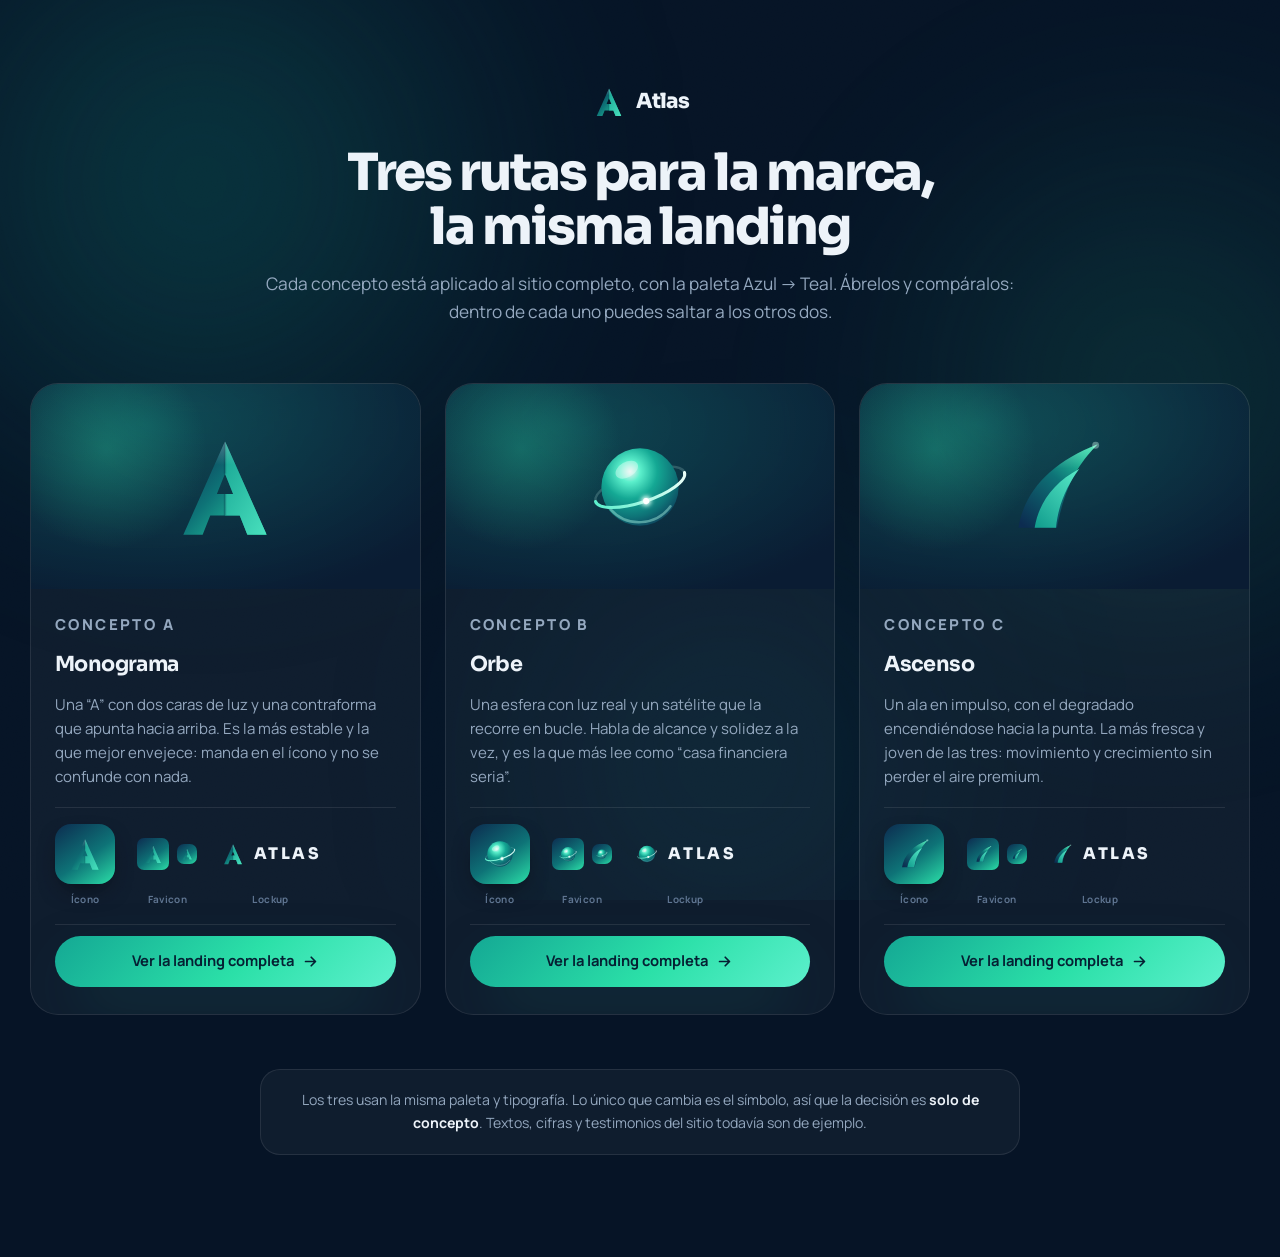
==== comparar.html @ a1c5dcd1 "Genera una version de la landing por concepto, para presentar al cliente El panel de previsualizacio" ====
<!DOCTYPE html>
<html lang="es-VE">
<head>
<meta charset="UTF-8">
<meta name="viewport" content="width=device-width, initial-scale=1">
<meta name="theme-color" content="#061426">
<title>Atlas · Los 3 conceptos de marca</title>
<meta name="description" content="Las tres rutas de identidad de Atlas, cada una aplicada a la landing completa.">
<link rel="icon" href="assets/img/logo-a.svg" type="image/svg+xml">
<link rel="preconnect" href="https://fonts.googleapis.com">
<link rel="preconnect" href="https://fonts.gstatic.com" crossorigin>
<link href="https://fonts.googleapis.com/css2?family=Sora:wght@400;500;600;700;800&family=Manrope:wght@400;500;600;700;800&display=swap" rel="stylesheet">
<link rel="stylesheet" href="assets/css/style.css">
<link rel="stylesheet" href="assets/css/compare.css">
</head>
<body>

<div class="aurora" aria-hidden="true">
  <span class="aurora__blob aurora__blob--1"></span>
  <span class="aurora__blob aurora__blob--2"></span>
  <span class="aurora__blob aurora__blob--3"></span>
</div>
<div class="noise" aria-hidden="true"></div>

<svg width="0" height="0" style="position:absolute" aria-hidden="true"><defs>
  <linearGradient id="gRoyal" x1="0%" y1="0%" x2="100%" y2="100%">
    <stop offset="0%" stop-color="var(--navy)"/><stop offset="46%" stop-color="var(--b1)"/><stop offset="100%" stop-color="var(--b3)"/>
  </linearGradient>
  <linearGradient id="gFacet" x1="0%" y1="0%" x2="100%" y2="100%">
    <stop offset="0%" stop-color="var(--b2)"/><stop offset="100%" stop-color="var(--b4)"/>
  </linearGradient>
  <linearGradient id="gloss" x1="0" y1="0" x2="0" y2="1">
    <stop offset="0%" stop-color="#fff" stop-opacity=".42"/><stop offset="58%" stop-color="#fff" stop-opacity="0"/>
  </linearGradient>
  <radialGradient id="sphere" cx="37%" cy="30%" r="84%">
    <stop offset="0%" stop-color="#fff" stop-opacity=".92"/><stop offset="16%" stop-color="var(--b4)"/>
    <stop offset="42%" stop-color="var(--b2)"/><stop offset="70%" stop-color="var(--b1)"/>
    <stop offset="100%" stop-color="var(--navy)"/>
  </radialGradient>
  <linearGradient id="gRing" x1="0%" y1="0%" x2="100%" y2="0%">
    <stop offset="0%" stop-color="var(--b4)"/><stop offset="100%" stop-color="#EAFFF9"/>
  </linearGradient>
  <linearGradient id="gWing" x1="10%" y1="100%" x2="90%" y2="0%">
    <stop offset="0%" stop-color="var(--navy)"/><stop offset="55%" stop-color="var(--b1)"/><stop offset="100%" stop-color="var(--b3)"/>
  </linearGradient>
  <linearGradient id="gWing2" x1="10%" y1="100%" x2="90%" y2="0%">
    <stop offset="0%" stop-color="var(--b2)"/><stop offset="100%" stop-color="var(--b4)"/>
  </linearGradient>
  <filter id="soft" x="-40%" y="-40%" width="180%" height="180%"><feGaussianBlur stdDeviation="2.2"/></filter>

  <clipPath id="clipA"><path d="M60 15 L101 107 L82 107 L74.5 88 L45.5 88 L38 107 L19 107 Z M60 47 L52 67 L68 67 Z"/></clipPath>
  <clipPath id="clipWing"><path d="M24 100 C30 64 56 36 102 18 C86 34 70 56 62 100 Z"/></clipPath>

  <!-- A · Monograma facetado -->
  <g id="markA">
    <path fill="url(#gRoyal)" fill-rule="evenodd" d="M60 15 L101 107 L82 107 L74.5 88 L45.5 88 L38 107 L19 107 Z M60 47 L52 67 L68 67 Z"/>
    <g clip-path="url(#clipA)"><rect x="60" y="0" width="60" height="120" fill="url(#gFacet)" opacity=".9"/></g>
    <path d="M60 15 L60 47 M60 67 L60 88" stroke="#07253f" stroke-opacity=".28" stroke-width="2.4"/>
    <rect x="0" y="0" width="120" height="66" fill="url(#gloss)" clip-path="url(#clipA)"/>
  </g>

  <!-- B · Orbe con órbita -->
  <g id="markB">
    <g transform="rotate(-18 60 60)"><path d="M14 60 A46 15 0 0 1 106 60" fill="none" stroke="#BFEEE6" stroke-opacity=".2" stroke-width="2.4" stroke-linecap="round"/></g>
    <circle cx="60" cy="60" r="38" fill="url(#sphere)"/>
    <ellipse cx="47" cy="43" rx="12" ry="7.5" fill="#F2FFFB" opacity=".4" transform="rotate(-30 47 43)"/>
    <path d="M31 82 A38 38 0 0 0 90 79" fill="none" stroke="#A9F4E2" stroke-opacity=".45" stroke-width="2.4" stroke-linecap="round"/>
    <g transform="rotate(-18 60 60)">
      <path d="M14 60 A46 15 0 0 0 106 60" fill="none" stroke="url(#gRing)" stroke-width="3" stroke-linecap="round"/>
      <g>
        <circle r="5" fill="#DFFFF6" filter="url(#soft)"/>
        <circle r="3" fill="#fff"/>
        <animateMotion dur="5.6s" repeatCount="indefinite" calcMode="linear" keyTimes="0;0.5;1" keyPoints="0;1;1" path="M14 60 A46 15 0 0 0 106 60"/>
        <animate attributeName="opacity" values="1;1;0;0" keyTimes="0;0.49;0.5;1" dur="5.6s" repeatCount="indefinite"/>
      </g>
    </g>
  </g>

  <!-- C · Vela en ascenso -->
  <g id="markC">
    <path fill="url(#gWing)" d="M24 100 C30 64 56 36 102 18 C86 34 70 56 62 100 Z"/>
    <path fill="url(#gWing2)" opacity=".92" d="M40 100 C44 76 58 56 84 42 C72 58 63 78 61 100 Z"/>
    <rect x="0" y="0" width="120" height="72" fill="url(#gloss)" clip-path="url(#clipWing)"/>
    <circle cx="100" cy="19" r="3.4" fill="#D8FFF2"><animate attributeName="opacity" values="1;.3;1" dur="2.6s" repeatCount="indefinite"/></circle>
  </g>
</defs></svg>

<main class="cmp">
  <div class="wrap">
    <header class="cmp__head">
      <span class="cmp__brand"><svg viewBox="0 0 120 120" aria-hidden="true"><use href="#markA"/></svg>Atlas</span>
      <h1>Tres rutas para la marca,<br>la misma landing</h1>
      <p>Cada concepto está aplicado al sitio completo, con la paleta Azul → Teal.
         Ábrelos y compáralos: dentro de cada uno puedes saltar a los otros dos.</p>
    </header>

    <div class="cmp__grid">
      <article class="card">
        <div class="card__stage"><svg viewBox="0 0 120 120" aria-hidden="true"><use href="#markA"/></svg></div>
        <div class="card__body">
          <p class="card__tag">Concepto A</p>
          <h2>Monograma</h2>
          <p>Una “A” con dos caras de luz y una contraforma que apunta hacia arriba. Es la más estable y la que mejor envejece: manda en el ícono y no se confunde con nada.</p>

          <div class="card__specs">
            <div class="spec">
              <span class="appicon"><svg viewBox="0 0 120 120" aria-hidden="true"><use href="#markA"/></svg></span>
              <span class="spec__lbl">Ícono</span>
            </div>
            <div class="spec">
              <span class="favs">
                <span><svg viewBox="0 0 120 120" aria-hidden="true"><use href="#markA"/></svg></span>
                <span><svg viewBox="0 0 120 120" aria-hidden="true"><use href="#markA"/></svg></span>
              </span>
              <span class="spec__lbl">Favicon</span>
            </div>
            <div class="spec">
              <span class="lockup"><svg viewBox="0 0 120 120" aria-hidden="true"><use href="#markA"/></svg><b>ATLAS</b></span>
              <span class="spec__lbl">Lockup</span>
            </div>
          </div>

          <a class="card__go" href="concepto-a.html">
            <span>Ver la landing completa</span>
            <svg viewBox="0 0 24 24" fill="none" stroke="currentColor" stroke-width="2.4" stroke-linecap="round" stroke-linejoin="round"><path d="M5 12h14M13 6l6 6-6 6"/></svg>
          </a>
        </div>
      </article>
      <article class="card">
        <div class="card__stage"><svg viewBox="0 0 120 120" aria-hidden="true"><use href="#markB"/></svg></div>
        <div class="card__body">
          <p class="card__tag">Concepto B</p>
          <h2>Orbe</h2>
          <p>Una esfera con luz real y un satélite que la recorre en bucle. Habla de alcance y solidez a la vez, y es la que más lee como “casa financiera seria”.</p>

          <div class="card__specs">
            <div class="spec">
              <span class="appicon"><svg viewBox="0 0 120 120" aria-hidden="true"><use href="#markB"/></svg></span>
              <span class="spec__lbl">Ícono</span>
            </div>
            <div class="spec">
              <span class="favs">
                <span><svg viewBox="0 0 120 120" aria-hidden="true"><use href="#markB"/></svg></span>
                <span><svg viewBox="0 0 120 120" aria-hidden="true"><use href="#markB"/></svg></span>
              </span>
              <span class="spec__lbl">Favicon</span>
            </div>
            <div class="spec">
              <span class="lockup"><svg viewBox="0 0 120 120" aria-hidden="true"><use href="#markB"/></svg><b>ATLAS</b></span>
              <span class="spec__lbl">Lockup</span>
            </div>
          </div>

          <a class="card__go" href="concepto-b.html">
            <span>Ver la landing completa</span>
            <svg viewBox="0 0 24 24" fill="none" stroke="currentColor" stroke-width="2.4" stroke-linecap="round" stroke-linejoin="round"><path d="M5 12h14M13 6l6 6-6 6"/></svg>
          </a>
        </div>
      </article>
      <article class="card">
        <div class="card__stage"><svg viewBox="0 0 120 120" aria-hidden="true"><use href="#markC"/></svg></div>
        <div class="card__body">
          <p class="card__tag">Concepto C</p>
          <h2>Ascenso</h2>
          <p>Un ala en impulso, con el degradado encendiéndose hacia la punta. La más fresca y joven de las tres: movimiento y crecimiento sin perder el aire premium.</p>

          <div class="card__specs">
            <div class="spec">
              <span class="appicon"><svg viewBox="0 0 120 120" aria-hidden="true"><use href="#markC"/></svg></span>
              <span class="spec__lbl">Ícono</span>
            </div>
            <div class="spec">
              <span class="favs">
                <span><svg viewBox="0 0 120 120" aria-hidden="true"><use href="#markC"/></svg></span>
                <span><svg viewBox="0 0 120 120" aria-hidden="true"><use href="#markC"/></svg></span>
              </span>
              <span class="spec__lbl">Favicon</span>
            </div>
            <div class="spec">
              <span class="lockup"><svg viewBox="0 0 120 120" aria-hidden="true"><use href="#markC"/></svg><b>ATLAS</b></span>
              <span class="spec__lbl">Lockup</span>
            </div>
          </div>

          <a class="card__go" href="concepto-c.html">
            <span>Ver la landing completa</span>
            <svg viewBox="0 0 24 24" fill="none" stroke="currentColor" stroke-width="2.4" stroke-linecap="round" stroke-linejoin="round"><path d="M5 12h14M13 6l6 6-6 6"/></svg>
          </a>
        </div>
      </article>
    </div>

    <p class="cmp__note">
      Los tres usan la misma paleta y tipografía. Lo único que cambia es el símbolo, así que
      la decisión es <b>solo de concepto</b>. Textos, cifras y testimonios del sitio todavía
      son de ejemplo.
    </p>
  </div>
</main>

</body>
</html>
---- assets/css/style.css ----
/* ═══════════════════════════════════════════════════════════════════════
   ATLAS · Landing
   ─────────────────────────────────────────────────────────────────────
   Paleta del manual de marca: ruta Azul → Teal (la recomendada).
   Para cambiar de ruta basta con reemplazar el bloque de marca de abajo.
   ═══════════════════════════════════════════════════════════════════════ */

:root{
  /* ── Marca · ruta Azul → Teal ──
     --navy es el arranque profundo del degradado y el tono de las superficies.
     --b2/--b3/--b4 son la parte viva: lo que se ve sobre fondo oscuro.       */
  --navy:#0C2C50;            /* azul profundo   */
  --b1:#0E7377;              /* teal profundo   */
  --b2:#14A894;              /* teal medio      */
  --b3:#2BE0A8;              /* menta           */
  --b4:#5CF0CC;              /* menta clara     */
  --tint:#7FEFD6;            /* acento para texto e iconos sobre oscuro */
  --on-brand:#052033;        /* texto sobre superficies de marca */

  /* Mismos colores en RGB, para poder darles alpha */
  --navy-rgb:12,44,80;
  --b1-rgb:14,115,119;
  --b2-rgb:20,168,148;
  --b3-rgb:43,224,168;

  /* ── Superficies ── */
  --bg:#061426;
  --bg-2:#0A1C33;
  --ink:rgba(255,255,255,.04);
  --ink-2:rgba(255,255,255,.07);
  --line:rgba(255,255,255,.09);
  --line-2:rgba(255,255,255,.16);

  /* ── Texto ── */
  --t1:#EDF3F9;
  --t2:#94A8BF;
  --t3:#5F7591;

  /* ── Gradientes ──
     --g es el que se ve (teal → menta): legible sobre fondo oscuro.
     --g-deep es el del manual (azul → teal → menta), para planos grandes. */
  --g:linear-gradient(135deg,var(--b2),var(--b3) 55%,var(--b4));
  --g-deep:linear-gradient(145deg,var(--navy),var(--b1) 55%,var(--b3));
  --g-soft:linear-gradient(150deg,rgba(var(--b2-rgb),.16),rgba(var(--b3-rgb),.09));

  /* ── Tipografía ── */
  --display:'Sora',system-ui,sans-serif;
  --body:'Manrope',system-ui,-apple-system,'Segoe UI',sans-serif;

  /* ── Escala fluida ── */
  --fs-h1:clamp(2.9rem,7.2vw,5.6rem);
  --fs-h2:clamp(2rem,4.6vw,3.4rem);
  --fs-h3:clamp(1.05rem,1.5vw,1.25rem);
  --fs-lead:clamp(1rem,1.35vw,1.14rem);

  /* ── Ritmo ── */
  --pad:clamp(60px,7vw,104px);
  --gap:clamp(1rem,2vw,1.5rem);
  --r:20px;
  --r-lg:28px;
  --r-xl:40px;

  /* ── Motion ── */
  --e:cubic-bezier(.22,1,.36,1);
  --e2:cubic-bezier(.16,1,.3,1);

  --sh:0 30px 80px -28px rgba(0,0,0,.8);
  --sh-b:0 24px 64px -20px rgba(var(--b2-rgb),.5);
}

/* ── Reset ─────────────────────────────────────────────────────────── */
*,*::before,*::after{box-sizing:border-box;margin:0;padding:0}
html{-webkit-text-size-adjust:100%;scroll-behavior:smooth}
body{
  font-family:var(--body);background:var(--bg);color:var(--t1);
  line-height:1.6;overflow-x:hidden;-webkit-font-smoothing:antialiased;
  font-synthesis-weight:none}
body.lock{overflow:hidden}
img,svg,canvas{display:block;max-width:100%}
a{color:inherit;text-decoration:none}
button,input{font:inherit;color:inherit}
button{background:none;border:0;cursor:pointer}
ul,ol{list-style:none}
table{border-collapse:collapse;width:100%}
:focus-visible{outline:2px solid var(--b3);outline-offset:3px;border-radius:8px}
::selection{background:rgba(var(--b2-rgb),.45);color:#fff}
.sr-only{position:absolute;width:1px;height:1px;overflow:hidden;clip:rect(0 0 0 0);white-space:nowrap}

::-webkit-scrollbar{width:11px}
::-webkit-scrollbar-track{background:var(--bg)}
::-webkit-scrollbar-thumb{background:#1c2137;border-radius:99px;border:3px solid var(--bg)}
::-webkit-scrollbar-thumb:hover{background:#2a3050}

/* ── Estructura ────────────────────────────────────────────────────── */
.wrap{width:min(100% - 2.6rem,1220px);margin-inline:auto}
.wrap--tight{width:min(100% - 2.6rem,880px)}
.section{padding:var(--pad) 0;position:relative;z-index:2}
.band{background:var(--bg-2);position:relative}
.band::before,.band::after{content:'';position:absolute;inset-inline:0;height:1px;
  background:linear-gradient(90deg,transparent,var(--line-2) 25%,var(--line-2) 75%,transparent)}
.band::before{top:0}.band::after{bottom:0}

.head{max-width:740px;margin:0 auto clamp(2.1rem,3.6vw,3.2rem);text-align:center}
.eyebrow{
  display:inline-flex;align-items:center;gap:.5rem;font-size:.72rem;font-weight:800;
  letter-spacing:.18em;text-transform:uppercase;color:var(--tint);margin-bottom:1.1rem;
  padding:.4rem .9rem;border-radius:99px;
  background:rgba(var(--b2-rgb),.1);border:1px solid rgba(var(--b2-rgb),.26)}
.h2{font-family:var(--display);font-weight:800;font-size:var(--fs-h2);line-height:1.06;
  letter-spacing:-.04em;text-wrap:balance}
.h2--left{text-align:left}
.lead{color:var(--t2);font-size:var(--fs-lead);margin-top:1.1rem;text-wrap:pretty}
.lead--left{text-align:left;max-width:50ch}

/* ═══════════ LOADER ═══════════ */
.loader{position:fixed;inset:0;z-index:9999;display:grid;place-content:center;justify-items:center;
  gap:1.6rem;background:var(--bg);
  animation:loaderFail .5s var(--e) 4.5s forwards}   /* red de seguridad sin JS */
@keyframes loaderFail{to{opacity:0;visibility:hidden;pointer-events:none}}
.loader.done{animation:none}
.loader.done .loader__curtain{transform:scaleY(1)}
.loader.done .loader__inner,.loader.done .loader__count,.loader.done .loader__bar{
  opacity:0;transform:translateY(-14px);transition:.45s var(--e)}
.loader__inner{display:flex;align-items:center;gap:.8rem}
.loader__logo{animation:loaderSpin 2.4s var(--e) infinite}
@keyframes loaderSpin{0%,100%{transform:rotate(0) scale(1)}50%{transform:rotate(-12deg) scale(1.1)}}
.loader__word{font-family:var(--display);font-weight:800;font-size:2rem;letter-spacing:-.04em;
  background:var(--g);-webkit-background-clip:text;background-clip:text;-webkit-text-fill-color:transparent}
.loader__count{font-family:var(--display);font-weight:700;font-size:.9rem;color:var(--t3);
  display:flex;align-items:baseline}
.loader__count i{font-style:normal}
.loader__bar{width:190px;height:2px;border-radius:99px;background:rgba(255,255,255,.1);overflow:hidden}
.loader__bar span{display:block;height:100%;width:0;background:var(--g);border-radius:99px}
.loader__curtain{position:fixed;inset:0;background:var(--bg);transform:scaleY(0);transform-origin:top;
  transition:transform .75s var(--e2);z-index:-1}

/* ═══════════ AMBIENTE ═══════════ */
.aurora{position:fixed;inset:0;z-index:0;pointer-events:none;overflow:hidden}
.aurora__blob{position:absolute;border-radius:50%;filter:blur(110px);opacity:.55}
.aurora__blob--1{width:60vw;height:60vw;max-width:760px;max-height:760px;top:-22%;left:-14%;
  background:radial-gradient(circle,rgba(var(--b2-rgb),.55),transparent 68%);
  animation:drift 26s ease-in-out infinite}
.aurora__blob--2{width:52vw;height:52vw;max-width:660px;max-height:660px;top:6%;right:-16%;
  background:radial-gradient(circle,rgba(var(--b3-rgb),.32),transparent 68%);
  animation:drift 32s ease-in-out infinite reverse}
.aurora__blob--3{width:46vw;height:46vw;max-width:600px;max-height:600px;top:52%;left:34%;
  background:radial-gradient(circle,rgba(var(--b1-rgb),.4),transparent 68%);
  animation:drift 38s ease-in-out infinite}
@keyframes drift{
  0%,100%{transform:translate3d(0,0,0) scale(1)}
  33%{transform:translate3d(6vw,-4vw,0) scale(1.14)}
  66%{transform:translate3d(-5vw,5vw,0) scale(.9)}}

.fx{position:fixed;inset:0;z-index:0;pointer-events:none;opacity:.5}
.noise{position:fixed;inset:0;z-index:1;pointer-events:none;opacity:.05;mix-blend-mode:overlay;
  background-image:url("data:image/svg+xml,%3Csvg xmlns='http://www.w3.org/2000/svg' width='160' height='160'%3E%3Cfilter id='n'%3E%3CfeTurbulence type='fractalNoise' baseFrequency='.8' numOctaves='4'/%3E%3C/filter%3E%3Crect width='100%25' height='100%25' filter='url(%23n)'/%3E%3C/svg%3E")}

.cursor{position:fixed;top:0;left:0;z-index:9000;pointer-events:none;opacity:0;
  transition:opacity .35s;will-change:transform}
.cursor.on{opacity:1}
.cursor i{position:absolute;top:50%;left:50%;width:34px;height:34px;margin:-17px 0 0 -17px;
  border-radius:50%;border:1.5px solid rgba(195,177,255,.55);
  transition:width .3s var(--e),height .3s var(--e),margin .3s var(--e),background .3s,border-color .3s}
.cursor.hot i{width:62px;height:62px;margin:-31px 0 0 -31px;
  background:rgba(var(--b2-rgb),.16);border-color:rgba(var(--b3-rgb),.7)}

/* Barra de progreso superior */
.nav::after{content:'';position:absolute;left:0;bottom:-1px;height:2px;width:var(--p,0%);
  background:var(--g);box-shadow:0 0 16px rgba(var(--b2-rgb),.9);transition:width .12s linear}

/* ═══════════ NAV ═══════════ */
.nav{position:fixed;top:0;left:0;right:0;z-index:900;border-bottom:1px solid transparent;
  transition:transform .5s var(--e),background .35s,border-color .35s,backdrop-filter .35s}
.nav.stuck{background:rgba(5,6,11,.7);backdrop-filter:blur(20px) saturate(160%);
  -webkit-backdrop-filter:blur(20px) saturate(160%);border-bottom-color:var(--line)}
.nav.away{transform:translateY(-102%)}
.nav__inner{width:min(100% - 2.6rem,1220px);margin-inline:auto;
  display:flex;align-items:center;justify-content:space-between;gap:1.5rem;padding:14px 0}

.brand{display:inline-flex;align-items:center;gap:.6rem;font-family:var(--display);
  font-weight:800;font-size:1.24rem;letter-spacing:-.03em}
.brand svg{transition:transform .55s var(--e)}
.brand:hover svg{transform:rotate(-12deg) scale(1.1)}

.nav__menu{position:relative;display:flex;align-items:center;gap:.35rem}
.nav__pill{position:absolute;top:50%;left:0;height:34px;border-radius:99px;
  background:rgba(255,255,255,.07);transform:translate(var(--x,0),-50%);width:var(--w,0);
  opacity:0;transition:transform .42s var(--e),width .42s var(--e),opacity .3s;pointer-events:none}
.nav__menu:hover .nav__pill{opacity:1}
.nav__link{position:relative;padding:.5rem .85rem;border-radius:99px;font-size:.92rem;
  font-weight:600;color:var(--t2);transition:color .25s}
.nav__link:hover,.nav__link.on{color:var(--t1)}
.nav__link.on::before{content:'';position:absolute;left:50%;bottom:2px;width:5px;height:5px;
  margin-left:-2.5px;border-radius:50%;background:var(--b3);box-shadow:0 0 10px var(--b3)}
.nav__cta{margin-left:.6rem}

.burger{display:none;width:42px;height:42px;border-radius:12px;border:1px solid var(--line);
  flex-direction:column;align-items:center;justify-content:center;gap:6px}
.burger span{width:18px;height:1.8px;background:var(--t1);border-radius:2px;transition:.35s var(--e)}
.burger[aria-expanded="true"] span:first-child{transform:translateY(3.9px) rotate(45deg)}
.burger[aria-expanded="true"] span:last-child{transform:translateY(-3.9px) rotate(-45deg)}

/* ═══════════ BOTONES ═══════════ */
.btn{position:relative;display:inline-flex;align-items:center;justify-content:center;gap:.55rem;
  font-weight:700;font-size:.94rem;padding:.8rem 1.6rem;border-radius:99px;overflow:hidden;
  isolation:isolate;white-space:nowrap;
  transition:transform .4s var(--e),box-shadow .4s var(--e),border-color .3s,background .3s}
.btn svg{width:18px;height:18px;flex:none}
.btn--sm{padding:.58rem 1.15rem;font-size:.87rem}
.btn--lg{padding:1.02rem 2rem;font-size:1rem}
.btn--primary{background:var(--g);color:var(--on-brand);box-shadow:var(--sh-b)}
.btn--primary::before{content:'';position:absolute;inset:0;z-index:-1;border-radius:inherit;opacity:0;
  background:linear-gradient(135deg,var(--b4),var(--b3) 45%,var(--b2));transition:opacity .5s var(--e)}
.btn--primary:hover::before{opacity:1}
.btn--primary::after{content:'';position:absolute;top:0;left:-150%;width:55%;height:100%;z-index:-1;
  background:linear-gradient(100deg,transparent,rgba(255,255,255,.6),transparent);
  transform:skewX(-22deg);animation:sheen 5s var(--e) infinite}
@keyframes sheen{0%,74%{left:-150%}100%{left:170%}}
.btn--primary:hover{transform:translateY(-3px);box-shadow:0 30px 70px -18px rgba(var(--b2-rgb),.8)}
.btn--line{border:1px solid var(--line-2);background:var(--ink);color:var(--t1)}
.btn--line:hover{transform:translateY(-3px);border-color:rgba(var(--b2-rgb),.6);
  background:rgba(var(--b2-rgb),.12);box-shadow:0 20px 50px -24px rgba(var(--b2-rgb),.7)}
.btn:active{transform:translateY(-1px) scale(.985)}

/* ═══════════ HERO ═══════════ */
.hero{position:relative;z-index:2;padding:clamp(130px,17vh,190px) 0 0;overflow:hidden}
.hero__mesh{position:absolute;inset:0;z-index:-1;opacity:.55;
  background-image:linear-gradient(rgba(255,255,255,.04) 1px,transparent 1px),
                   linear-gradient(90deg,rgba(255,255,255,.04) 1px,transparent 1px);
  background-size:72px 72px;
  mask-image:radial-gradient(ellipse 85% 62% at 50% 22%,#000 25%,transparent 76%);
  -webkit-mask-image:radial-gradient(ellipse 85% 62% at 50% 22%,#000 25%,transparent 76%)}
.hero__grid{display:grid;grid-template-columns:1.06fr .94fr;gap:clamp(2rem,5vw,4.5rem);
  align-items:center;padding-bottom:clamp(3rem,7vw,6rem)}

.tag{display:inline-flex;align-items:center;gap:.55rem;padding:.42rem 1rem .42rem .72rem;
  border-radius:99px;border:1px solid var(--line-2);background:var(--ink);
  font-size:.82rem;font-weight:600;color:var(--t2);margin-bottom:1.7rem;
  transition:border-color .3s,color .3s,transform .35s var(--e)}
.tag:hover{border-color:rgba(var(--b3-rgb),.5);color:var(--t1);transform:translateY(-2px)}
.tag svg{width:14px;height:14px}
.tag__dot{position:relative;width:7px;height:7px;border-radius:50%;background:var(--b3)}
.tag__dot::after{content:'';position:absolute;inset:-4px;border-radius:50%;background:var(--b3);
  opacity:.4;animation:ping 2.2s var(--e) infinite}
@keyframes ping{0%{transform:scale(.5);opacity:.55}100%{transform:scale(2.4);opacity:0}}

.hero__title{font-family:var(--display);font-weight:800;font-size:var(--fs-h1);line-height:1.04;
  letter-spacing:-.045em;margin-bottom:1.5rem;text-wrap:balance}
.hero__title em{font-style:normal}
/* Split por palabras (lo arma el JS). El gradiente va en la palabra,
   no en el <em>: un hijo transformado rompería el background-clip:text. */
.hero__title em .wi,.hero__title em{background:var(--g);-webkit-background-clip:text;
  background-clip:text;-webkit-text-fill-color:transparent}
/* La caja del degradado llega hasta la línea base: sin este alto extra la
   bajante de la "p" queda sin fondo y se ve cortada. El margen lo compensa. */
.hero__title em .wi{padding-bottom:.22em;margin-bottom:-.22em}
/* La máscara tiene que ser más alta que la caja de línea o recorta
   las bajantes (p, g, é). El padding se compensa con margen negativo. */
.w{display:inline-block;overflow:hidden;vertical-align:bottom;
  padding:.08em 0 .3em;margin:-.08em 0 -.3em}
.wi{display:inline-block;transform:translateY(118%);
  animation:wIn .95s var(--e2) var(--wd,0ms) forwards}
@keyframes wIn{to{transform:none}}

.hero__lead{font-size:var(--fs-lead);color:var(--t2);max-width:54ch;margin-bottom:2.2rem}
.hero__lead strong{color:var(--t1);font-weight:700}
.hero__cta{display:flex;flex-wrap:wrap;gap:.85rem;margin-bottom:2.6rem}

.hero__proof{display:flex;gap:clamp(1.4rem,3vw,2.6rem)}
.hero__proof li{position:relative;padding-left:1.15rem}
.hero__proof li::before{content:'';position:absolute;left:0;top:.3rem;bottom:.3rem;width:2px;
  border-radius:2px;background:var(--g);opacity:.7}
.hero__proof b{display:block;font-family:var(--display);font-size:clamp(1.5rem,2.6vw,2rem);
  font-weight:800;letter-spacing:-.04em;line-height:1.1;
  background:var(--g);-webkit-background-clip:text;background-clip:text;-webkit-text-fill-color:transparent}
.hero__proof span{font-size:.82rem;color:var(--t3);font-weight:600}

.hero__chips{display:flex;flex-wrap:wrap;gap:.45rem;margin-top:1.6rem}
.hero__chips li{position:relative;padding:.34rem .8rem .34rem 1.75rem;border-radius:99px;
  font-size:.8rem;font-weight:600;color:var(--t2);
  background:var(--ink);border:1px solid var(--line)}
.hero__chips li::before{content:'';position:absolute;left:.72rem;top:calc(50% - 4.5px);
  width:5px;height:9px;border:solid var(--b3);border-width:0 2px 2px 0;rotate:45deg}

/* Ticker inferior del hero */
.hero__ticker{border-top:1px solid var(--line);border-bottom:1px solid var(--line);
  background:rgba(255,255,255,.015);padding:1.15rem 0}
.ticker{overflow:hidden;
  mask-image:linear-gradient(90deg,transparent,#000 10%,#000 90%,transparent);
  -webkit-mask-image:linear-gradient(90deg,transparent,#000 10%,#000 90%,transparent)}
.ticker__row{display:flex;align-items:center;gap:2.2rem;width:max-content;
  animation:slide 40s linear infinite}
.ticker:hover .ticker__row{animation-play-state:paused}
@keyframes slide{to{transform:translateX(-50%)}}
.ticker__row span{font-family:var(--display);font-weight:600;font-size:clamp(.95rem,1.7vw,1.3rem);
  color:var(--t3);letter-spacing:-.02em;transition:color .3s;white-space:nowrap}
.ticker__row span:hover{color:var(--t1)}
.ticker__row i{width:5px;height:5px;border-radius:50%;background:var(--b3);opacity:.55;flex:none}

/* ═══════════ DEVICE (mockup) ═══════════ */
.device{position:relative;width:min(330px,84vw);margin-inline:auto;transform-style:preserve-3d;
  transition:transform .5s var(--e)}
.device--hero{animation:bob 8s ease-in-out infinite}
.device--sm{width:min(272px,72vw);animation:bob 8s ease-in-out infinite}
@keyframes bob{0%,100%{translate:0 0}50%{translate:0 -18px}}
.device__aura{position:absolute;inset:-16% -26%;border-radius:50%;filter:blur(72px);z-index:-1;
  background:radial-gradient(circle,rgba(var(--b2-rgb),.55),rgba(var(--b3-rgb),.16) 52%,transparent 72%);
  animation:breathe 6s ease-in-out infinite}
@keyframes breathe{0%,100%{opacity:.75;transform:scale(1)}50%{opacity:1;transform:scale(1.1)}}
.device__body{position:relative;border-radius:46px;padding:10px;
  background:linear-gradient(155deg,#2b3350,#0b0e1a 52%,#1a2038);
  box-shadow:0 44px 100px -30px rgba(0,0,0,.9),0 0 0 1px rgba(255,255,255,.09) inset}
.device__island{position:absolute;top:20px;left:50%;translate:-50% 0;width:86px;height:22px;
  background:#04050A;border-radius:99px;z-index:5}
.device__screen{position:relative;border-radius:37px;overflow:hidden;aspect-ratio:9/19.3;
  background:linear-gradient(175deg,#0C1122,#06080F);padding:52px 15px 15px}

/* UI genérica dentro del teléfono */
.ui{display:flex;flex-direction:column;gap:.5rem;height:100%;font-size:.7rem}
.ui__bar{display:flex;align-items:center;justify-content:space-between;gap:.6rem}
.ui__hi{font-weight:800;font-size:.84rem;letter-spacing:-.01em}
.ui__mut{color:var(--t3);font-size:.62rem}
.ui__ava{width:30px;height:30px;border-radius:50%;display:grid;place-items:center;flex:none;
  background:var(--g);color:var(--on-brand);font-weight:800;font-size:.76rem}
.ui__hero-card{border-radius:16px;padding:.75rem .85rem;background:var(--g-soft);
  border:1px solid rgba(var(--b2-rgb),.26)}
.ui__hero-card--sm{padding:.6rem .8rem}
.ui__amount{font-family:var(--display);font-size:1.75rem;font-weight:800;letter-spacing:-.04em;
  line-height:1.15;display:flex;align-items:baseline;gap:.08rem}
.ui__amount i{font-style:normal;font-size:.9rem;color:var(--t2)}
.ui__track{height:4px;border-radius:99px;background:rgba(255,255,255,.13);overflow:hidden;margin:.45rem 0 .3rem}
.ui__track i{display:block;height:100%;width:var(--w);border-radius:99px;background:var(--g);
  animation:fill 1.6s var(--e2) .5s both}
@keyframes fill{from{width:0}}
.ui__label{font-size:.56rem;text-transform:uppercase;letter-spacing:.14em;color:var(--t3);margin-top:.2rem}
.ui__row{display:flex;align-items:center;gap:.55rem;padding:.55rem;border-radius:13px;
  background:var(--ink-2);border:1px solid var(--line)}
.ui__ico{width:31px;height:31px;border-radius:9px;display:grid;place-items:center;flex:none;
  background:rgba(var(--b2-rgb),.18);color:var(--tint)}
.ui__ico svg{width:16px;height:16px}
.ui__grow{flex:1;min-width:0;display:flex;flex-direction:column;line-height:1.3}
.ui__grow b{font-size:.72rem}
.ui__grow em{font-style:normal;color:var(--t3);font-size:.64rem}
.ui__chip{font-size:.56rem;font-weight:800;padding:.16rem .42rem;border-radius:99px;flex:none;
  background:rgba(var(--b3-rgb),.16);color:var(--b3)}
.ui__plan{display:flex;flex-direction:column;gap:.3rem}
.ui__next{display:flex;align-items:center;gap:.55rem;margin-top:auto;padding:.55rem;
  border-radius:13px;background:var(--g-soft);border:1px solid rgba(var(--b2-rgb),.24)}
.ui__next-amt{font-family:var(--display);font-size:.82rem;font-weight:800}
.ui__ico--sm{width:27px;height:27px;border-radius:8px}
.ui__ico--sm svg{width:14px;height:14px}
.ui__plan li{display:flex;align-items:center;gap:.45rem;padding:.48rem .58rem;border-radius:11px;
  background:rgba(255,255,255,.04);border:1px solid transparent;font-size:.66rem}
.ui__plan i{width:6px;height:6px;border-radius:50%;background:var(--t3);flex:none}
.ui__plan b{font-weight:700}
.ui__plan em{font-style:normal;font-weight:800;margin-left:auto}
.ui__plan u{text-decoration:none;font-size:.54rem;color:var(--t3);min-width:44px;text-align:right}
.ui__plan .paid{background:rgba(var(--b3-rgb),.1);border-color:rgba(var(--b3-rgb),.24)}
.ui__plan .paid i{background:var(--b3);box-shadow:0 0 8px var(--b3)}
.ui__plan .paid u{color:var(--b3)}
.ui__btn{margin-top:.15rem;padding:.68rem;border-radius:14px;background:var(--g);color:var(--on-brand);
  font-weight:800;font-size:.74rem;text-align:center}

/* Tarjetas flotantes */
.hover-card{position:absolute;display:flex;align-items:center;gap:.55rem;padding:.6rem .8rem;
  border-radius:15px;background:rgba(10,13,24,.9);backdrop-filter:blur(16px);
  border:1px solid var(--line-2);box-shadow:var(--sh);white-space:nowrap;z-index:6}
.hover-card b{display:block;font-size:.78rem;font-weight:800}
.hover-card em{font-style:normal;color:var(--t3);font-size:.68rem}
.hover-card__ico{width:27px;height:27px;border-radius:9px;display:grid;place-items:center;flex:none}
.hover-card__ico svg{width:14px;height:14px}
.hover-card__ico.ok{background:rgba(var(--b3-rgb),.16);color:var(--b3)}
.hover-card__ico.up{background:rgba(var(--b2-rgb),.2);color:var(--tint)}
.hover-card--a{top:12%;left:-38%;animation:bob 6.5s ease-in-out infinite .7s}
.hover-card--b{bottom:13%;right:-32%;animation:bob 7.2s ease-in-out infinite .2s}

/* ═══════════ TOUR ═══════════ */
.tour__grid{display:grid;grid-template-columns:.9fr 1.1fr;gap:clamp(2rem,6vw,5rem);align-items:start}
.tour__sticky{position:sticky;top:calc(50vh - 300px);display:flex;justify-content:center}
.device--tour{width:min(300px,80vw)}
.device--tour .device__screen{padding:52px 15px 15px;aspect-ratio:9/17.2}

.scr{position:absolute;inset:0;padding:52px 15px 15px;display:flex;flex-direction:column;gap:.55rem;
  opacity:0;transform:translateY(18px) scale(.97);pointer-events:none;
  transition:opacity .55s var(--e),transform .55s var(--e)}
.scr.is-on{opacity:1;transform:none}
.scr .ui__btn{margin-top:auto}
.scr__title{font-family:var(--display);font-weight:700;font-size:.9rem;letter-spacing:-.02em}
.scr__mut{color:var(--t3);font-size:.66rem}
.scr__field{display:flex;align-items:center;justify-content:space-between;gap:.5rem;
  padding:.6rem .7rem;border-radius:12px;background:var(--ink-2);border:1px solid var(--line);
  font-size:.68rem}
.scr__field span{color:var(--t3)}
.scr__field b{font-weight:700}
.scr__field .mint{color:var(--b3)}
.scr__status{display:flex;align-items:center;gap:.4rem;font-size:.64rem;color:var(--t2);margin-top:auto}
.scr__status i{width:6px;height:6px;border-radius:50%;background:var(--b2);flex:none}
.scr__status.ok i{background:var(--b3);box-shadow:0 0 8px var(--b3)}
.pulse{animation:pulseDot 1.4s ease-in-out infinite}
@keyframes pulseDot{0%,100%{opacity:1;transform:scale(1)}50%{opacity:.35;transform:scale(.7)}}
.scr__center{margin:auto;text-align:center;display:grid;justify-items:center;gap:.35rem}
.scr__big{font-family:var(--display);font-size:2.6rem;font-weight:800;letter-spacing:-.045em;
  background:var(--g);-webkit-background-clip:text;background-clip:text;-webkit-text-fill-color:transparent}
.scr__pills{display:flex;gap:.35rem;margin-top:.5rem}
.scr__pills span{font-size:.56rem;font-weight:700;padding:.24rem .55rem;border-radius:99px;
  background:var(--ink-2);border:1px solid var(--line);color:var(--t2)}
.badge-ok{width:62px;height:62px;border-radius:50%;display:grid;place-items:center;
  background:var(--g);color:var(--on-brand);margin-bottom:.4rem;
  box-shadow:0 0 0 10px rgba(var(--b3-rgb),.09),0 0 38px rgba(var(--b3-rgb),.45);
  animation:popIn 2.8s var(--e) infinite}
@keyframes popIn{0%,72%,100%{transform:scale(1)}82%{transform:scale(1.12)}}
.badge-ok svg{width:29px;height:29px}

.scan{position:relative;height:165px;display:grid;place-items:center;margin:.5rem 0}
.scan__ring{position:absolute;width:96px;height:96px;border-radius:50%;
  border:1.5px dashed rgba(var(--b2-rgb),.5);animation:rot 9s linear infinite}
@keyframes rot{to{transform:rotate(360deg)}}
.scan__face{width:70px;height:70px;border-radius:50%;display:grid;place-items:center;
  background:var(--g-soft);border:1px solid rgba(var(--b2-rgb),.3);color:var(--tint)}
.scan__face svg{width:34px;height:34px}
.scan__line{position:absolute;width:96px;height:2px;border-radius:2px;
  background:linear-gradient(90deg,transparent,var(--b3),transparent);
  box-shadow:0 0 12px var(--b3);animation:sweep 2.4s var(--e) infinite}
@keyframes sweep{0%,100%{transform:translateY(-46px);opacity:0}
  15%,85%{opacity:1}50%{transform:translateY(46px)}}

.viewfinder{position:relative;display:grid;place-items:center;padding:1.1rem;margin:.3rem 0;
  border-radius:16px;background:rgba(255,255,255,.04);overflow:hidden}
.viewfinder img{border-radius:8px}
.viewfinder__c{position:absolute;width:18px;height:18px;border:2px solid var(--b3);border-radius:3px}
.viewfinder__c.tl{top:8px;left:8px;border-right:0;border-bottom:0}
.viewfinder__c.tr{top:8px;right:8px;border-left:0;border-bottom:0}
.viewfinder__c.bl{bottom:8px;left:8px;border-right:0;border-top:0}
.viewfinder__c.br{bottom:8px;right:8px;border-left:0;border-top:0}
.viewfinder__beam{position:absolute;left:8px;right:8px;height:2px;
  background:linear-gradient(90deg,transparent,var(--b3),transparent);box-shadow:0 0 12px var(--b3);
  animation:beam 2.6s var(--e) infinite}
@keyframes beam{0%,100%{top:12%;opacity:0}12%,88%{opacity:1}50%{top:86%}}

.tour__steps{display:flex;flex-direction:column;gap:0}
.tour__step{padding:min(13vh,112px) 0;position:relative;opacity:.32;
  transition:opacity .5s var(--e)}
.tour__step.on{opacity:1}
.tour__step::before{content:'';position:absolute;left:-1.7rem;top:min(13vh,112px);bottom:min(13vh,112px);
  width:2px;border-radius:2px;background:var(--line)}
.tour__step.on::before{background:var(--g);box-shadow:0 0 14px rgba(var(--b2-rgb),.7)}
.tour__idx{font-family:var(--display);font-size:.8rem;font-weight:800;letter-spacing:.14em;
  color:var(--b3);display:block;margin-bottom:.7rem}
.tour__step h3{font-family:var(--display);font-size:clamp(1.5rem,2.8vw,2.1rem);font-weight:700;
  letter-spacing:-.035em;line-height:1.1;margin-bottom:.7rem}
.tour__step p{color:var(--t2);font-size:var(--fs-lead);max-width:44ch}
.tour__tags{display:flex;flex-wrap:wrap;gap:.4rem;margin-top:1.1rem}
.tour__tags li{padding:.32rem .8rem;border-radius:99px;font-size:.78rem;font-weight:600;
  color:var(--t2);background:var(--ink);border:1px solid var(--line)}
.tour__step.on .tour__tags li{border-color:rgba(var(--b2-rgb),.35);color:var(--t1);
  background:rgba(var(--b2-rgb),.09)}

/* ═══════════ CALCULADORA ═══════════ */
.calc{display:grid;grid-template-columns:1fr 1fr;gap:clamp(1.4rem,3.5vw,3rem);
  padding:clamp(1.5rem,3.5vw,2.8rem);border-radius:var(--r-xl);position:relative;overflow:hidden;
  background:linear-gradient(155deg,rgba(255,255,255,.06),rgba(255,255,255,.018));
  border:1px solid var(--line-2);box-shadow:var(--sh)}
.calc::before{content:'';position:absolute;top:-50%;right:-15%;width:520px;height:520px;
  border-radius:50%;filter:blur(60px);pointer-events:none;
  background:radial-gradient(circle,rgba(var(--b2-rgb),.22),transparent 68%)}
.calc__left,.calc__right{position:relative}
.calc__mini{font-size:.72rem;font-weight:800;letter-spacing:.14em;text-transform:uppercase;
  color:var(--t3);margin-bottom:.7rem;display:block}
.calc__mini--mt{margin-top:1.8rem}

.presets{display:grid;grid-template-columns:repeat(4,1fr);gap:.5rem}
.preset{display:flex;flex-direction:column;align-items:center;gap:.25rem;padding:.75rem .35rem;
  border-radius:15px;border:1px solid var(--line);background:var(--ink);color:var(--t2);
  transition:.3s var(--e)}
.preset svg{width:20px;height:20px}
.preset span{font-size:.72rem;font-weight:700}
.preset em{font-style:normal;font-size:.66rem;color:var(--t3)}
.preset:hover{transform:translateY(-3px);border-color:rgba(var(--b2-rgb),.5);
  background:rgba(var(--b2-rgb),.1);color:var(--t1)}
.preset.on{border-color:transparent;background:var(--g-soft);color:var(--t1);
  box-shadow:0 0 0 1px rgba(var(--b2-rgb),.5) inset}

.calc__value{display:flex;align-items:baseline;gap:.1rem;font-family:var(--display);
  font-size:clamp(2.6rem,5.6vw,3.7rem);font-weight:800;letter-spacing:-.05em;margin-bottom:1rem;
  background:var(--g);-webkit-background-clip:text;background-clip:text;-webkit-text-fill-color:transparent}
.calc__value i{font-style:normal;font-size:.5em}
.calc__legend{display:flex;justify-content:space-between;font-size:.76rem;color:var(--t3);
  font-weight:600;margin-top:.5rem}

.slider{-webkit-appearance:none;appearance:none;width:100%;height:7px;border-radius:99px;outline:none;
  cursor:pointer;background:linear-gradient(90deg,var(--b2),var(--b4) var(--fill,12%),
    rgba(255,255,255,.11) var(--fill,12%),rgba(255,255,255,.11))}
.slider::-webkit-slider-thumb{-webkit-appearance:none;width:24px;height:24px;border-radius:50%;
  background:#fff;border:4px solid var(--b2);cursor:grab;
  box-shadow:0 0 0 6px rgba(var(--b2-rgb),.16),0 6px 18px rgba(0,0,0,.5);
  transition:transform .25s var(--e),box-shadow .25s}
.slider::-webkit-slider-thumb:hover{transform:scale(1.16);box-shadow:0 0 0 11px rgba(var(--b2-rgb),.2)}
.slider::-moz-range-thumb{width:20px;height:20px;border-radius:50%;background:#fff;
  border:4px solid var(--b2);cursor:grab;box-shadow:0 0 0 6px rgba(var(--b2-rgb),.16)}

.chips{display:grid;grid-template-columns:repeat(4,1fr);gap:.5rem}
.chip{display:flex;flex-direction:column;align-items:center;gap:.1rem;padding:.6rem .3rem;
  border-radius:14px;border:1px solid var(--line);background:var(--ink);color:var(--t2);
  font-size:.78rem;font-weight:700;transition:.3s var(--e)}
.chip b{font-family:var(--display);font-size:.72rem;color:var(--t3);letter-spacing:.06em}
.chip:hover{transform:translateY(-3px);border-color:rgba(var(--b2-rgb),.5);color:var(--t1)}
.chip.on{background:var(--g);color:var(--on-brand);border-color:transparent;
  box-shadow:0 14px 34px -16px rgba(var(--b2-rgb),.9)}
.chip.on b{color:rgba(6,7,13,.65)}

.calc__right{padding:clamp(1.1rem,2.5vw,1.7rem);border-radius:var(--r-lg);
  background:rgba(5,6,11,.55);border:1px solid var(--line)}
.donut{position:relative;width:172px;margin:0 auto 1.5rem}
.donut svg{width:100%;transform:rotate(-90deg)}
.donut__bg{fill:none;stroke:rgba(255,255,255,.07);stroke-width:10}
.donut__fg{fill:none;stroke:url(#donutGrad);stroke:var(--b3);stroke-width:10;stroke-linecap:round;
  stroke-dasharray:352;stroke-dashoffset:211;
  filter:drop-shadow(0 0 8px rgba(var(--b2-rgb),.75));transition:stroke-dashoffset .75s var(--e2)}
.donut__mid{position:absolute;inset:0;display:grid;place-content:center;justify-items:center;gap:.1rem}
.donut__mid span{font-size:.66rem;text-transform:uppercase;letter-spacing:.14em;color:var(--t3);font-weight:700}
.donut__mid strong{font-family:var(--display);font-size:1.55rem;font-weight:800;letter-spacing:-.03em}
.donut__mid em{font-style:normal}

.timeline{position:relative;display:flex;flex-direction:column;gap:.1rem;margin-bottom:1.1rem}
.timeline li{position:relative;display:flex;align-items:center;gap:.7rem;padding:.62rem 0 .62rem .2rem;
  font-size:.9rem;color:var(--t2)}
.timeline li:not(:last-child)::after{content:'';position:absolute;left:5.5px;top:60%;height:100%;
  width:1px;background:linear-gradient(var(--line-2),transparent)}
.timeline__dot{width:12px;height:12px;border-radius:50%;flex:none;background:var(--ink-2);
  border:2px solid var(--line-2);z-index:1}
.timeline__dot.is-now{background:var(--g);border-color:transparent;
  box-shadow:0 0 0 4px rgba(var(--b2-rgb),.18)}
.timeline b{font-weight:600;color:var(--t1)}
.timeline em{font-style:normal;font-family:var(--display);font-weight:700;color:var(--t1);
  margin-left:auto;font-size:.95rem}
.timeline u{text-decoration:none;font-size:.76rem;color:var(--t3);min-width:62px;text-align:right}

.calc__total{display:flex;align-items:center;justify-content:space-between;gap:1rem;
  padding-top:1rem;border-top:1px solid var(--line-2);font-size:.94rem;color:var(--t2)}
.calc__total b{font-family:var(--display);font-size:1.35rem;font-weight:800;letter-spacing:-.03em;
  background:var(--g);-webkit-background-clip:text;background-clip:text;-webkit-text-fill-color:transparent}
.calc__total em{font-style:normal}
.calc__note{display:flex;gap:.5rem;margin-top:1rem;font-size:.76rem;color:var(--t3);line-height:1.5}
.calc__note svg{width:15px;height:15px;flex:none;margin-top:3px;color:var(--b3)}

/* ═══════════ BENTO ═══════════ */
.bento{display:grid;grid-template-columns:repeat(4,1fr);gap:var(--gap)}
.cell{position:relative;padding:clamp(1.3rem,2.4vw,1.9rem);border-radius:var(--r-lg);overflow:hidden;
  background:var(--ink);border:1px solid var(--line);display:flex;flex-direction:column;gap:.7rem;
  transition:border-color .35s,transform .5s var(--e)}
.cell::before{content:'';position:absolute;inset:0;opacity:0;pointer-events:none;transition:opacity .4s;
  background:radial-gradient(360px circle at var(--mx,50%) var(--my,50%),rgba(var(--b2-rgb),.16),transparent 65%)}
.cell:hover::before{opacity:1}
.cell:hover{border-color:rgba(var(--b2-rgb),.4);transform:translateY(-4px)}
.cell h3{font-family:var(--display);font-size:var(--fs-h3);font-weight:700;letter-spacing:-.025em}
.cell p{color:var(--t2);font-size:.92rem}
.cell__body{flex:1}
.cell--a{grid-column:span 2;grid-row:span 2}
.cell--b{grid-column:span 2}
.cell--c{grid-column:span 1}
.cell--d{grid-column:span 1}
.cell--e{grid-column:span 2}
.cell--f{grid-column:span 2}
.cell--b{background:var(--g-soft);border-color:rgba(var(--b2-rgb),.3)}
/* .cell p ganaría por especificidad, por eso va con doble clase */
.cell .cell__stat{font-family:var(--display);font-size:clamp(3.4rem,7vw,5rem);font-weight:800;
  letter-spacing:-.06em;line-height:.9;
  background:var(--g);-webkit-background-clip:text;background-clip:text;-webkit-text-fill-color:transparent}
.cell__stat i{font-style:normal;font-size:.5em}

.gauge{position:relative;margin-block:auto}
.gauge svg{width:100%;max-width:330px;margin-inline:auto;overflow:visible}
.gauge__bg{fill:none;stroke:rgba(255,255,255,.08);stroke-width:11;stroke-linecap:round}
.gauge__fg{fill:none;stroke:url(#donutGrad);stroke:var(--b3);stroke-width:11;stroke-linecap:round;
  stroke-dasharray:252;stroke-dashoffset:252;filter:drop-shadow(0 0 10px rgba(var(--b2-rgb),.65))}
.cell--a.in .gauge__fg{animation:gauge 1.6s var(--e2) .2s forwards}
@keyframes gauge{to{stroke-dashoffset:74}}
.gauge__val{position:absolute;bottom:0;left:50%;translate:-50% 0;text-align:center}
.gauge__val b{display:block;font-family:var(--display);font-size:2.6rem;font-weight:800;letter-spacing:-.04em}
.gauge__val span{font-size:.72rem;color:var(--t3)}

.facts{display:flex;flex-direction:column;gap:.5rem;margin-top:1.4rem;
  padding-top:1.2rem;border-top:1px solid var(--line)}
.facts li{position:relative;display:flex;align-items:center;gap:.6rem;font-size:.9rem;color:var(--t2)}
.facts i{position:relative;width:19px;height:19px;border-radius:6px;flex:none;
  background:rgba(var(--b3-rgb),.13);border:1px solid rgba(var(--b3-rgb),.3)}
.facts i::after{content:'';position:absolute;left:6px;top:3px;width:4px;height:7px;
  border:solid var(--b3);border-width:0 2px 2px 0;rotate:45deg}

.bars-wrap{margin-top:auto}
.bars__x{display:flex;gap:6px;margin-top:.5rem}
.bars__x span{flex:1;text-align:center;font-family:var(--display);font-size:.68rem;
  font-weight:700;color:var(--t3);letter-spacing:.06em}
.cell__foot{margin-top:.9rem;padding-top:.8rem;border-top:1px solid var(--line);
  font-size:.82rem!important;color:var(--t3)!important;font-weight:600}

.qr-block{display:flex;align-items:center;gap:1.2rem;margin-top:auto;flex-wrap:wrap}
.qr-steps{display:flex;flex-direction:column;gap:.6rem;flex:1;min-width:180px}
.qr-steps li{display:flex;align-items:center;gap:.6rem;font-size:.88rem;color:var(--t2)}
.qr-steps b{width:21px;height:21px;border-radius:50%;flex:none;display:grid;place-items:center;
  font-family:var(--display);font-size:.7rem;font-weight:800;
  background:var(--g-soft);border:1px solid rgba(var(--b2-rgb),.3);color:var(--tint)}

.bars{display:flex;align-items:flex-end;gap:6px;height:78px}
.bars i{flex:1;height:var(--h);border-radius:5px 5px 3px 3px;background:var(--g);opacity:.85;
  transform-origin:bottom;animation:grow .9s var(--e2) both}
.bars i:nth-child(2){animation-delay:.1s}.bars i:nth-child(3){animation-delay:.2s}
.bars i:nth-child(4){animation-delay:.3s}
@keyframes grow{from{transform:scaleY(0)}}

.notif{display:flex;flex-direction:column;gap:.5rem;margin-top:auto}
.notif__card{display:flex;align-items:center;gap:.6rem;padding:.65rem .75rem;border-radius:14px;
  background:rgba(255,255,255,.06);border:1px solid var(--line);
  animation:slideIn .7s var(--e2) both}
.notif__card--ghost{opacity:.45;animation-delay:.25s}
@keyframes slideIn{from{opacity:0;transform:translateX(22px)}}
.notif__card svg{flex:none}
.notif__card b{display:block;font-size:.76rem}
.notif__card span{font-size:.74rem;color:var(--t2)}

.qr-mini{position:relative;margin-top:auto;align-self:flex-start;padding:8px;border-radius:14px;
  background:#fff;overflow:hidden}
.qr-mini img{border-radius:6px}
.qr-mini__beam{position:absolute;left:0;right:0;height:26px;
  background:linear-gradient(180deg,transparent,rgba(var(--b3-rgb),.5),transparent);
  animation:beamY 2.8s var(--e) infinite}
@keyframes beamY{0%,100%{top:-26px}50%{top:100%}}

.chat{display:flex;flex-direction:column;gap:.45rem;margin-top:auto;align-items:flex-start}
.chat__b{max-width:88%;padding:.55rem .8rem;border-radius:14px;font-size:.8rem;
  animation:slideUp .6s var(--e2) both}
.chat__b--in{background:var(--ink-2);border:1px solid var(--line);border-bottom-left-radius:5px}
.chat__b--out{align-self:flex-end;background:var(--g);color:var(--on-brand);font-weight:600;
  border-bottom-right-radius:5px;animation-delay:.2s}
@keyframes slideUp{from{opacity:0;transform:translateY(10px)}}
.chat__typing{display:flex;gap:4px;padding:.5rem .7rem;border-radius:14px;background:var(--ink-2);
  border:1px solid var(--line)}
.chat__typing i{width:5px;height:5px;border-radius:50%;background:var(--t3);
  animation:type 1.3s ease-in-out infinite}
.chat__typing i:nth-child(2){animation-delay:.18s}
.chat__typing i:nth-child(3){animation-delay:.36s}
@keyframes type{0%,60%,100%{opacity:.3;transform:translateY(0)}30%{opacity:1;transform:translateY(-4px)}}

/* ═══════════ NIVELES ═══════════ */
.path{position:relative;display:grid;grid-template-columns:repeat(4,1fr);gap:var(--gap);
  padding-top:52px}
.path__line{position:absolute;top:17px;left:12.5%;right:12.5%;height:2px;border-radius:2px;
  background:var(--line);overflow:hidden}
.path__line i{display:block;height:100%;width:0;background:var(--g);
  box-shadow:0 0 14px rgba(var(--b2-rgb),.8);transition:width 1.1s var(--e2)}
.node{position:relative}
.node__dot{position:absolute;top:-52px;left:50%;translate:-50% 0;width:36px;height:36px;
  border-radius:50%;display:grid;place-items:center;font-family:var(--display);font-weight:800;
  font-size:.85rem;background:var(--bg-2);border:2px solid var(--line-2);color:var(--t3);
  transition:.45s var(--e);z-index:2}
.node--star .node__dot,.node.reached .node__dot{background:var(--g);color:var(--on-brand);border-color:transparent;
  box-shadow:0 0 0 6px rgba(var(--b2-rgb),.14),0 0 26px rgba(var(--b2-rgb),.6)}
.node__card{position:relative;height:100%;padding:1.8rem 1.4rem;border-radius:var(--r-lg);
  background:var(--ink);border:1px solid var(--line);transition:.45s var(--e)}
.node:hover .node__card{transform:translateY(-8px);border-color:rgba(var(--b2-rgb),.45)}
.node--star .node__card{background:linear-gradient(160deg,rgba(var(--b2-rgb),.17),rgba(var(--b3-rgb),.06));
  border-color:rgba(var(--b2-rgb),.45);box-shadow:0 26px 64px -28px rgba(var(--b2-rgb),.75)}
.node__flag{position:absolute;top:-11px;left:50%;translate:-50% 0;white-space:nowrap;
  padding:.22rem .75rem;border-radius:99px;background:var(--g);color:var(--on-brand);
  font-size:.65rem;font-weight:800;letter-spacing:.06em;text-transform:uppercase}
.node__card h3{font-family:var(--display);font-size:1rem;font-weight:700;color:var(--t2);margin-bottom:.4rem}
.node__pct{font-family:var(--display);font-size:2.6rem;font-weight:800;letter-spacing:-.05em;
  line-height:1;margin-bottom:1.3rem;display:flex;align-items:baseline;flex-wrap:wrap}
.node__pct i{font-style:normal;font-size:.5em}
.node__pct span{width:100%;font-family:var(--body);font-size:.78rem;font-weight:600;color:var(--t3);
  letter-spacing:0;margin-top:.35rem}
.node__card ul{display:flex;flex-direction:column;gap:.5rem;font-size:.88rem;color:var(--t2)}
.node__card li{position:relative;padding-left:1.3rem}
.node__card li::before{content:'';position:absolute;left:0;top:.55em;width:6px;height:6px;
  border-radius:50%;background:var(--b3);box-shadow:0 0 9px rgba(var(--b3-rgb),.8)}

.node__foot{margin-top:1.1rem;padding-top:.9rem;border-top:1px solid var(--line);
  font-size:.8rem;color:var(--t3);line-height:1.45}

/* ═══════════ CATEGORÍAS ═══════════ */
.cats{display:grid;grid-template-columns:repeat(6,1fr);gap:var(--gap)}
.cat{display:flex;flex-direction:column;align-items:center;gap:.7rem;padding:1.5rem .7rem;
  border-radius:var(--r);text-align:center;font-size:.86rem;font-weight:600;color:var(--t2);
  background:var(--ink);border:1px solid var(--line);
  transition:transform .4s var(--e),border-color .35s,color .35s,background .35s}
.cat:hover{transform:translateY(-6px);border-color:rgba(var(--b2-rgb),.42);color:var(--t1);
  background:rgba(var(--b2-rgb),.08)}
.cat__ico{width:46px;height:46px;border-radius:14px;display:grid;place-items:center;
  background:var(--g-soft);border:1px solid rgba(var(--b2-rgb),.26);color:var(--tint);
  transition:transform .5s var(--e),color .35s}
.cat:hover .cat__ico{transform:rotate(-7deg) scale(1.08);color:var(--b3)}
.cat__ico svg{width:22px;height:22px}
.cats__note{text-align:center;margin-top:1.6rem;font-size:.88rem;color:var(--t3)}

/* ═══════════ COMPARATIVA ═══════════ */
.table-wrap{overflow-x:auto;border-radius:var(--r-lg);border:1px solid var(--line);
  background:var(--ink);-webkit-overflow-scrolling:touch}
.vs{min-width:660px;font-size:.92rem}
.vs th,.vs td{padding:1rem 1.1rem;text-align:left;border-bottom:1px solid var(--line)}
.vs thead th{font-family:var(--display);font-size:.9rem;font-weight:700;color:var(--t2);
  background:rgba(255,255,255,.03);white-space:nowrap}
.vs thead .vs__mine{color:var(--t1);display:table-cell}
.vs thead .vs__mine svg{display:inline-block;vertical-align:-7px;margin-right:.45rem}
.vs tbody th{font-weight:600;color:var(--t2);width:32%}
.vs td{color:var(--t2)}
.vs tbody tr:last-child th,.vs tbody tr:last-child td{border-bottom:0}
.vs tbody tr{transition:background .3s}
.vs tbody tr:hover{background:rgba(255,255,255,.025)}
.vs__mine{position:relative;background:linear-gradient(rgba(var(--b2-rgb),.09),rgba(var(--b3-rgb),.05));
  color:var(--t1)!important;font-weight:600}
.vs i{display:inline-grid;place-items:center;width:18px;height:18px;border-radius:50%;
  margin-right:.55rem;vertical-align:-4px;font-style:normal}
.vs i.yes{background:rgba(var(--b3-rgb),.16)}
.vs i.yes::after{content:'';width:4px;height:8px;border:solid var(--b3);border-width:0 2px 2px 0;
  transform:rotate(45deg) translate(-1px,-1px)}
.vs i.no{background:rgba(255,110,110,.14)}
.vs i.no::after{content:'×';color:#FF8A8A;font-size:.95rem;line-height:1;font-weight:700}
.vs i.mid{background:rgba(255,190,90,.14)}
.vs i.mid::after{content:'';width:7px;height:2px;background:#FFC46B;border-radius:2px}

/* ═══════════ COMERCIOS ═══════════ */
.duo{display:grid;grid-template-columns:1fr 1fr;gap:clamp(2rem,5vw,4.5rem);align-items:center}
.duo--rev .duo__visual{order:1}
.duo__visual{position:relative;display:flex;justify-content:center}
.perks{display:flex;flex-direction:column;gap:1.1rem;margin:2rem 0}
.perks li{display:flex;gap:.9rem;align-items:flex-start}
.perks i{position:relative;width:23px;height:23px;border-radius:8px;flex:none;margin-top:2px;
  background:rgba(var(--b3-rgb),.13);border:1px solid rgba(var(--b3-rgb),.3)}
.perks i::after{content:'';position:absolute;left:8px;top:4px;width:5px;height:9px;
  border:solid var(--b3);border-width:0 2px 2px 0;transform:rotate(45deg)}
.perks b{display:block;font-size:.98rem;font-weight:700;margin-bottom:.1rem}
.perks span{color:var(--t2);font-size:.9rem}

.panel{width:100%;border-radius:var(--r-lg);overflow:hidden;transform-style:preserve-3d;
  background:linear-gradient(160deg,#11162a,#080B14);border:1px solid var(--line-2);box-shadow:var(--sh);
  transition:transform .5s var(--e)}
.panel__top{display:flex;align-items:center;gap:.4rem;padding:.8rem 1.05rem;
  border-bottom:1px solid var(--line);background:rgba(255,255,255,.03)}
.panel__top .d{width:9px;height:9px;border-radius:50%}
.panel__top .r{background:#FF5F57}.panel__top .y{background:#FEBC2E}.panel__top .g{background:#28C840}
.panel__top p{margin-left:.5rem;font-size:.74rem;color:var(--t3);font-weight:600}
.panel__body{padding:1.2rem}
.kpis{display:grid;grid-template-columns:repeat(3,1fr);gap:.65rem;margin-bottom:1.1rem}
.kpi{padding:.8rem;border-radius:14px;background:var(--ink-2);border:1px solid var(--line)}
.kpi span{display:block;font-size:.68rem;color:var(--t3);font-weight:600;margin-bottom:.15rem}
.kpi b{display:block;font-family:var(--display);font-size:1.2rem;font-weight:800;letter-spacing:-.03em}
.kpi em{font-style:normal}
.kpi i{font-style:normal;font-size:.66rem;font-weight:700}
.kpi .up{color:var(--b3)}
.graph{display:flex;align-items:flex-end;gap:5px;height:104px;padding:.55rem;border-radius:14px;
  background:rgba(255,255,255,.03);border:1px solid var(--line);margin-bottom:1rem}
.graph i{flex:1;height:var(--h);border-radius:4px 4px 2px 2px;background:var(--g);opacity:.8;
  transform-origin:bottom;animation:grow .9s var(--e2) both;transition:opacity .3s,filter .3s}
.graph:hover i{opacity:.4}
.graph i:hover{opacity:1;filter:drop-shadow(0 0 9px rgba(var(--b2-rgb),.9))}
.graph i:nth-child(1){animation-delay:.04s}.graph i:nth-child(2){animation-delay:.08s}
.graph i:nth-child(3){animation-delay:.12s}.graph i:nth-child(4){animation-delay:.16s}
.graph i:nth-child(5){animation-delay:.2s}.graph i:nth-child(6){animation-delay:.24s}
.graph i:nth-child(7){animation-delay:.28s}.graph i:nth-child(8){animation-delay:.32s}
.graph i:nth-child(9){animation-delay:.36s}.graph i:nth-child(10){animation-delay:.4s}
.graph i:nth-child(11){animation-delay:.44s}.graph i:nth-child(12){animation-delay:.48s}
.feed{display:flex;flex-direction:column;gap:.45rem}
.feed__row{display:flex;align-items:center;gap:.65rem;padding:.55rem .7rem;border-radius:12px;
  background:var(--ink);border:1px solid var(--line);transition:.3s var(--e)}
.feed__row:hover{transform:translateX(5px);background:rgba(var(--b2-rgb),.09)}
.feed__ava{width:28px;height:28px;border-radius:50%;display:grid;place-items:center;flex:none;
  background:var(--g-soft);border:1px solid rgba(var(--b2-rgb),.3);font-weight:800;font-size:.76rem}
.feed__row div{flex:1;min-width:0;line-height:1.35}
.feed__row b{display:block;font-size:.8rem}
.feed__row em{font-style:normal;font-size:.68rem;color:var(--t3)}
.feed__amt{font-family:var(--display);font-weight:800;font-size:.86rem;color:var(--b3)}

/* ═══════════ OPINIONES ═══════════ */
.rail{display:flex;flex-direction:column;gap:var(--gap);
  mask-image:linear-gradient(90deg,transparent,#000 8%,#000 92%,transparent);
  -webkit-mask-image:linear-gradient(90deg,transparent,#000 8%,#000 92%,transparent)}
.rail__row{display:flex;gap:var(--gap);width:max-content;animation:slide 52s linear infinite}
.rail__row[data-dir="-1"]{animation-direction:reverse}
.rail:hover .rail__row{animation-play-state:paused}
.quote{width:min(400px,78vw);padding:1.5rem;border-radius:var(--r-lg);flex:none;
  background:var(--ink);border:1px solid var(--line);transition:.4s var(--e)}
.quote:hover{border-color:rgba(var(--b3-rgb),.4);transform:translateY(-5px);background:var(--ink-2)}
.quote p{color:var(--t2);font-size:.96rem;margin-bottom:1.2rem;text-wrap:pretty}
.quote figcaption{display:flex;align-items:center;gap:.6rem;flex-wrap:wrap}
.quote figcaption span{width:34px;height:34px;border-radius:50%;display:grid;place-items:center;
  flex:none;background:var(--g);color:var(--on-brand);font-weight:800;font-size:.85rem}
.quote figcaption b{font-size:.9rem;font-weight:700}
.quote figcaption em{font-style:normal;font-size:.8rem;color:var(--t3);width:100%;padding-left:2.6rem;
  margin-top:-.35rem}

/* ═══════════ DESCARGA ═══════════ */
.stores{display:flex;flex-wrap:wrap;gap:.75rem;margin:1.9rem 0}
.store{display:inline-flex;align-items:center;gap:.7rem;padding:.65rem 1.25rem;border-radius:16px;
  background:var(--ink);border:1px solid var(--line-2);transition:.35s var(--e)}
.store:hover{transform:translateY(-4px);border-color:rgba(var(--b2-rgb),.55);background:rgba(var(--b2-rgb),.1)}
.store svg{width:24px;height:24px;flex:none}
.store span{display:block;font-size:.66rem;color:var(--t3);line-height:1.2}
.store b{display:block;font-family:var(--display);font-size:.98rem;font-weight:700;letter-spacing:-.02em}
.scan-row{display:flex;align-items:center;gap:1rem;font-size:.86rem;color:var(--t2)}
.scan-row__qr{position:relative;padding:9px;border-radius:15px;background:#fff;flex:none;
  box-shadow:0 16px 40px -18px rgba(0,0,0,.85)}
.scan-row__qr>img:first-child{border-radius:7px}
.scan-row__logo{position:absolute;top:50%;left:50%;translate:-50% -50%;
  border-radius:6px;box-shadow:0 0 0 6px #fff;background:#fff}

.reqs{margin-top:2rem;padding:1.3rem 1.5rem;border-radius:var(--r);
  background:var(--ink);border:1px solid var(--line)}
.reqs__title{font-size:.74rem;font-weight:800;letter-spacing:.14em;text-transform:uppercase;
  color:var(--t3);margin-bottom:.9rem}
.reqs ul{display:flex;flex-direction:column;gap:.6rem}
.reqs li{position:relative;display:flex;align-items:center;gap:.65rem;font-size:.92rem;color:var(--t2)}
.reqs i{position:relative;width:19px;height:19px;border-radius:6px;flex:none;
  background:rgba(var(--b3-rgb),.13);border:1px solid rgba(var(--b3-rgb),.3)}
.reqs i::after{content:'';position:absolute;left:6px;top:3px;width:4px;height:7px;
  border:solid var(--b3);border-width:0 2px 2px 0;rotate:45deg}

.orbit{position:absolute;inset:0;display:grid;place-items:center;pointer-events:none;z-index:-1}
.orbit i{position:absolute;border-radius:50%;border:1px solid var(--line);animation:rot 24s linear infinite}
.orbit i:nth-child(1){width:310px;height:310px}
.orbit i:nth-child(2){width:410px;height:410px;border-style:dashed;animation-duration:36s;
  animation-direction:reverse}
.orbit i:nth-child(3){width:520px;height:520px;opacity:.5;animation-duration:48s}

.device__screen--win{display:grid;place-items:center;padding:1.3rem;
  background:linear-gradient(170deg,rgba(var(--b2-rgb),.22),#06080F 62%)}
.win{position:relative;text-align:center;display:grid;justify-items:center;gap:.3rem}
.win__check{width:72px;height:72px;border-radius:50%;display:grid;place-items:center;
  background:var(--g);color:var(--on-brand);margin-bottom:.7rem;
  box-shadow:0 0 0 12px rgba(var(--b3-rgb),.09),0 0 44px rgba(var(--b3-rgb),.5);
  animation:popIn 2.8s var(--e) infinite}
.win__check svg{width:33px;height:33px}
.win__title{font-family:var(--display);font-size:1.05rem;font-weight:800}
.win__mut{font-size:.76rem;color:var(--t3);margin-bottom:.7rem}
.win__amount{font-family:var(--display);font-size:1.85rem;font-weight:800;letter-spacing:-.04em;
  background:var(--g);-webkit-background-clip:text;background-clip:text;-webkit-text-fill-color:transparent}
.pop{position:absolute;inset:-40% -50%;pointer-events:none}
.pop i{position:absolute;width:6px;height:10px;border-radius:2px;opacity:0;
  animation:confetti 3.6s linear infinite}
.pop i:nth-child(odd){background:var(--b2)}
.pop i:nth-child(even){background:var(--b3)}
.pop i:nth-child(3n){background:var(--b2)}
@keyframes confetti{0%{opacity:0;transform:translateY(-20px) rotate(0)}
  10%{opacity:1}100%{opacity:0;transform:translateY(320px) rotate(600deg)}}
.pop i:nth-child(1){left:3%;animation-delay:0s}.pop i:nth-child(2){left:13%;animation-delay:.4s}
.pop i:nth-child(3){left:23%;animation-delay:.8s}.pop i:nth-child(4){left:33%;animation-delay:1.2s}
.pop i:nth-child(5){left:43%;animation-delay:.25s}.pop i:nth-child(6){left:53%;animation-delay:1.6s}
.pop i:nth-child(7){left:63%;animation-delay:.6s}.pop i:nth-child(8){left:73%;animation-delay:2s}
.pop i:nth-child(9){left:83%;animation-delay:1s}.pop i:nth-child(10){left:93%;animation-delay:2.4s}
.pop i:nth-child(11){left:8%;animation-delay:2.8s}.pop i:nth-child(12){left:68%;animation-delay:3.2s}

/* ═══════════ FAQ ═══════════ */
.faq{display:flex;flex-direction:column;gap:.7rem}
.ask{border-radius:var(--r);background:var(--ink);border:1px solid var(--line);overflow:hidden;
  transition:border-color .3s,background .3s}
.ask[open]{border-color:rgba(var(--b2-rgb),.42);background:rgba(var(--b2-rgb),.06)}
.ask summary{display:flex;align-items:center;justify-content:space-between;gap:1rem;cursor:pointer;
  padding:1.15rem 1.35rem;font-family:var(--display);font-weight:700;font-size:1rem;
  letter-spacing:-.02em;list-style:none;transition:color .3s}
.ask summary::-webkit-details-marker{display:none}
.ask summary:hover{color:var(--tint)}
.ask summary i{position:relative;width:21px;height:21px;flex:none;border-radius:7px;
  background:rgba(var(--b2-rgb),.14);border:1px solid rgba(var(--b2-rgb),.3)}
.ask summary i::before,.ask summary i::after{content:'';position:absolute;top:50%;left:50%;
  background:var(--b3);border-radius:2px;translate:-50% -50%;transition:.35s var(--e)}
.ask summary i::before{width:9px;height:2px}
.ask summary i::after{width:2px;height:9px}
.ask[open] summary i::after{rotate:90deg;scale:0 1}
.ask__in{padding:0 1.35rem 1.25rem;color:var(--t2);font-size:.94rem;
  animation:askIn .45s var(--e2) both}
@keyframes askIn{from{opacity:0;transform:translateY(-8px)}}

/* ═══════════ CLOSER ═══════════ */
.closer{padding:clamp(60px,9vw,110px) 0;position:relative;z-index:2}
.closer__box{position:relative;text-align:center;overflow:hidden;background:var(--g-deep);
  padding:clamp(2.6rem,6vw,4.6rem) clamp(1.4rem,5vw,3rem);border-radius:var(--r-xl);
  background:linear-gradient(155deg,rgba(var(--b2-rgb),.22),rgba(var(--b3-rgb),.08));
  border:1px solid rgba(var(--b2-rgb),.32);box-shadow:var(--sh)}
.closer__glow{position:absolute;top:-55%;left:50%;translate:-50% 0;width:760px;height:760px;
  border-radius:50%;filter:blur(65px);pointer-events:none;
  background:radial-gradient(circle,rgba(var(--b2-rgb),.35),transparent 65%);
  animation:breathe 7s ease-in-out infinite}
.closer__box h2{position:relative;font-family:var(--display);font-weight:800;font-size:var(--fs-h2);
  line-height:1.05;letter-spacing:-.04em;margin-bottom:.8rem}
.closer__box>p{position:relative;color:var(--t2);margin-bottom:2rem}
.closer__form{position:relative;display:flex;gap:.65rem;max-width:530px;margin:0 auto;flex-wrap:wrap}
.closer__form input{flex:1;min-width:230px;padding:1.02rem 1.35rem;border-radius:99px;
  background:rgba(5,6,11,.6);border:1px solid var(--line-2);transition:.3s}
.closer__form input::placeholder{color:var(--t3)}
.closer__form input:focus{outline:none;border-color:var(--b3);background:rgba(5,6,11,.85)}
.closer__msg{position:relative;min-height:1.4rem;margin-top:.9rem;font-size:.9rem;font-weight:600;
  color:var(--b3)}
.closer__msg.err{color:#FF8A8A}
.closer__props{position:relative;display:flex;justify-content:center;flex-wrap:wrap;
  gap:.8rem clamp(1.5rem,4vw,3rem);margin:1.6rem auto .4rem;padding-top:1.6rem;
  max-width:560px;border-top:1px solid rgba(255,255,255,.12)}
.closer__props b{display:block;font-family:var(--display);font-size:1.5rem;font-weight:800;
  letter-spacing:-.04em;line-height:1.1}
.closer__props span{font-size:.8rem;color:var(--t2)}
.closer__legal{position:relative;font-size:.77rem;color:var(--t3);margin-top:1rem}

/* ═══════════ FOOTER ═══════════ */
.foot{position:relative;z-index:2;border-top:1px solid var(--line);background:var(--bg-2);
  padding-top:clamp(3rem,6vw,4.5rem);overflow:hidden}
.foot__grid{display:grid;grid-template-columns:1.7fr repeat(3,1fr);gap:2.5rem;position:relative;z-index:1}
.foot__brand p{color:var(--t3);font-size:.9rem;margin:.9rem 0 1.2rem;max-width:34ch}
.social{display:flex;gap:.55rem}
.social a{width:37px;height:37px;border-radius:11px;display:grid;place-items:center;color:var(--t2);
  border:1px solid var(--line);background:var(--ink);transition:.3s var(--e)}
.social a:hover{transform:translateY(-3px);color:var(--t1);border-color:rgba(var(--b2-rgb),.55);
  background:rgba(var(--b2-rgb),.14)}
.social svg{width:16px;height:16px}
.foot__col{display:flex;flex-direction:column;gap:.55rem}
.foot__col h3{font-family:var(--display);font-size:.94rem;font-weight:700;margin-bottom:.3rem}
.foot__col a{font-size:.88rem;color:var(--t3);width:fit-content;transition:.25s var(--e)}
.foot__col a:hover{color:var(--t1);transform:translateX(4px)}
.foot__bottom{display:flex;justify-content:space-between;flex-wrap:wrap;gap:.6rem;position:relative;
  z-index:1;margin-top:clamp(2.5rem,5vw,3.5rem);padding:1.4rem 0;border-top:1px solid var(--line);
  font-size:.82rem;color:var(--t3)}
.foot__word{position:absolute;left:50%;bottom:-.22em;translate:-50% 0;font-family:var(--display);
  font-weight:800;font-size:clamp(5rem,19vw,15rem);letter-spacing:-.06em;line-height:.8;
  color:transparent;-webkit-text-stroke:1px rgba(255,255,255,.05);pointer-events:none;user-select:none}

/* ═══════════ UP ═══════════ */
.up{position:fixed;right:22px;bottom:22px;z-index:800;width:52px;height:52px;border-radius:50%;
  display:grid;place-items:center;color:var(--on-brand);background:var(--g);box-shadow:var(--sh-b);
  opacity:0;visibility:hidden;transform:translateY(16px) scale(.85);transition:.45s var(--e)}
.up.show{opacity:1;visibility:visible;transform:none}
.up:hover{transform:translateY(-4px) scale(1.06)}
.up__arrow{width:19px;height:19px;position:relative;z-index:1}
.up__ring{position:absolute;inset:0;width:52px;height:52px;transform:rotate(-90deg);overflow:visible}
.up__ring circle{fill:none;stroke-width:2.5}
.up__ring circle:first-child{stroke:rgba(6,7,13,.2)}
.up__ring circle:last-child{stroke:var(--on-brand);stroke-linecap:round;stroke-dasharray:151;
  stroke-dashoffset:var(--o,151);transition:stroke-dashoffset .12s linear}

/* ═══════════ REVEAL ═══════════ */
[data-anim]{opacity:0;transition:opacity .9s var(--e2) var(--d,0ms),transform .9s var(--e2) var(--d,0ms)}
[data-anim="rise"]{transform:translateY(38px)}
[data-anim="fade"]{transform:translateY(16px)}
[data-anim].in{opacity:1;transform:none}

/* ═══════════ RESPONSIVE ═══════════ */
@media (max-width:1080px){
  .hero__grid{grid-template-columns:1fr;text-align:center}
  .hero__copy{max-width:700px;margin-inline:auto}
  .hero__lead{margin-inline:auto}
  .hero__cta,.hero__proof{justify-content:center}
  .hero__proof li{padding-left:0}
  .hero__proof li::before{display:none}
  .hover-card--a{left:-16%}.hover-card--b{right:-14%}

  .tour__grid{grid-template-columns:1fr}
  .tour__sticky{position:sticky;top:80px;margin-bottom:1.5rem;
    padding:1rem 0;background:linear-gradient(var(--bg) 72%,transparent);z-index:3}
  .device--tour{width:min(230px,62vw)}
  .tour__steps{margin-left:1.7rem}
  .tour__step{padding:min(12vh,90px) 0}
  .tour__step::before{top:min(12vh,90px);bottom:min(12vh,90px)}

  .calc,.duo{grid-template-columns:1fr}
  .duo--rev .duo__visual{order:0}
  .h2--left,.lead--left{text-align:center;max-width:none;margin-inline:auto}
  .perks{max-width:620px;margin-inline:auto}
  .duo .btn{display:flex;width:fit-content;margin-inline:auto}
  .stores,.scan-row{justify-content:center}
  .bento{grid-template-columns:repeat(2,1fr)}
  .cell--a,.cell--b,.cell--e,.cell--f{grid-column:span 2}
  .cell--a{grid-row:auto}
  .cell--c,.cell--d{grid-column:span 1}
  .path{grid-template-columns:repeat(2,1fr);gap:3.4rem var(--gap)}
  .path__line{display:none}
  .cats{grid-template-columns:repeat(4,1fr)}
  .foot__grid{grid-template-columns:1fr 1fr}
  .foot__brand{grid-column:1/-1}
}
@media (max-width:860px){
  .burger{display:flex}
  .nav__menu{position:fixed;inset:0 0 auto;padding:88px 1.5rem 2.2rem;flex-direction:column;
    align-items:stretch;gap:.2rem;background:rgba(5,6,11,.97);backdrop-filter:blur(22px);
    border-bottom:1px solid var(--line);transform:translateY(-102%);
    transition:transform .55s var(--e);max-height:100dvh;overflow-y:auto}
  .nav__menu.open{transform:none}
  .nav__pill{display:none}
  .nav__link{padding:.95rem .3rem;font-size:1.05rem;border-bottom:1px solid var(--line);border-radius:0}
  .nav__link.on::before{display:none}
  .nav__cta{margin:1.1rem 0 0;justify-content:center;padding:.95rem}
  .cursor{display:none}
  .presets{grid-template-columns:repeat(2,1fr)}
  .hero__ticker{padding:.9rem 0}
  .cats{grid-template-columns:repeat(3,1fr)}
  .hero__chips{justify-content:center}
}
@media (max-width:620px){
  .bento,.path{grid-template-columns:1fr}
  .cell--a,.cell--b,.cell--c,.cell--d,.cell--e,.cell--f{grid-column:span 1}
  .foot__grid{grid-template-columns:1fr}
  .hero__proof{gap:1.2rem}
  .device{padding-block:24px}
  .hover-card{font-size:.68rem;padding:.5rem .65rem}
  .hover-card--a{top:-1%;left:-2%}
  .hover-card--b{bottom:-4%;right:-3%}
  .up{right:14px;bottom:14px;width:46px;height:46px}
  .up__ring{width:46px;height:46px}
  .quote{width:min(300px,80vw)}
  .cats{grid-template-columns:repeat(2,1fr)}
  .cat{padding:1.2rem .6rem;font-size:.8rem}
}

/* ═══════════ REDUCED MOTION ═══════════ */
@media (prefers-reduced-motion:reduce){
  *,*::before,*::after{animation-duration:.001ms!important;animation-iteration-count:1!important;
    transition-duration:.001ms!important;scroll-behavior:auto!important}
  [data-anim]{opacity:1;transform:none}
  .wi{transform:none}
  .fx,.cursor,.noise{display:none}
  .scr{transition:none}
}
---- assets/css/compare.css ----
/* ═══════════════════════════════════════════════════════════════════════
   ATLAS · Presentación de conceptos
   ─────────────────────────────────────────────────────────────────────
   Estilos de comparar.html y de la barrita que salta entre conceptos.
   Es material de presentación: cuando el cliente elija, se borra junto
   con comparar.html, concepto-*.html y build.py.
   ═══════════════════════════════════════════════════════════════════════ */

/* ── Barra flotante para saltar entre conceptos ────────────────────── */
.switch{
  position:fixed;left:18px;bottom:18px;z-index:9500;
  display:flex;align-items:center;gap:.35rem;padding:.4rem .5rem;
  border-radius:99px;font-family:var(--body);
  background:rgba(6,20,38,.88);backdrop-filter:blur(18px) saturate(150%);
  -webkit-backdrop-filter:blur(18px) saturate(150%);
  border:1px solid var(--line-2);box-shadow:0 20px 50px -20px rgba(0,0,0,.8)}
.switch__all{padding:.4rem .75rem;border-radius:99px;font-size:.76rem;font-weight:700;
  color:var(--t2);white-space:nowrap;transition:color .25s,background .25s}
.switch__all:hover{color:var(--t1);background:rgba(255,255,255,.07)}
.switch__sep{width:1px;height:22px;background:var(--line-2);flex:none}
.switch__op{position:relative;display:flex;align-items:center;gap:.3rem;
  padding:.32rem .6rem .32rem .4rem;border-radius:99px;
  border:1px solid transparent;transition:.3s var(--e)}
.switch__op svg{width:22px;height:22px}
.switch__op b{font-family:var(--display);font-size:.76rem;font-weight:800;color:var(--t3);
  transition:color .3s}
.switch__op:hover{background:rgba(255,255,255,.06)}
.switch__op:hover b{color:var(--t2)}
.switch__op.is-on{background:var(--g-soft);border-color:rgba(var(--b3-rgb),.45)}
.switch__op.is-on b{color:var(--t1)}

@media (max-width:620px){
  .switch{left:10px;right:10px;bottom:10px;justify-content:center}
  .switch__all{font-size:.72rem}
}

/* ═══════════ PORTADA DE COMPARACIÓN ═══════════ */
.cmp{padding:clamp(48px,7vw,84px) 0 clamp(60px,8vw,110px);position:relative;z-index:2}
.cmp__head{max-width:760px;margin:0 auto clamp(2.4rem,5vw,3.6rem);text-align:center}
.cmp__brand{display:inline-flex;align-items:center;gap:.6rem;margin-bottom:1.6rem;
  font-family:var(--display);font-weight:800;font-size:1.3rem;letter-spacing:-.03em}
.cmp__brand svg{width:36px;height:36px}
.cmp__head h1{font-family:var(--display);font-weight:800;letter-spacing:-.04em;line-height:1.06;
  font-size:clamp(2.1rem,4.6vw,3.2rem);margin-bottom:1rem;text-wrap:balance}
.cmp__head p{color:var(--t2);font-size:var(--fs-lead);text-wrap:pretty}

.cmp__grid{display:grid;grid-template-columns:repeat(3,1fr);gap:var(--gap)}
.card{display:flex;flex-direction:column;border-radius:var(--r-lg);overflow:hidden;
  background:var(--ink);border:1px solid var(--line);
  transition:transform .45s var(--e),border-color .35s}
.card:hover{transform:translateY(-6px);border-color:rgba(var(--b3-rgb),.4)}

.card__stage{position:relative;display:grid;place-items:center;padding:2.6rem 1rem;overflow:hidden;
  background:radial-gradient(120% 120% at 30% 20%,rgba(var(--b1-rgb),.5),var(--bg-2) 76%)}
.card__stage::before{content:'';position:absolute;width:230px;height:230px;border-radius:50%;
  top:-50px;left:-40px;background:radial-gradient(circle,rgba(var(--b3-rgb),.26),transparent 62%)}
.card__stage svg{position:relative;width:122px;height:122px;
  animation:cmpFloat 6s ease-in-out infinite}
@keyframes cmpFloat{0%,100%{translate:0 -6px}50%{translate:0 6px}}

.card__body{padding:1.5rem 1.5rem 1.7rem;display:flex;flex-direction:column;gap:.7rem;flex:1}
.card__tag{font-size:.68rem;font-weight:800;letter-spacing:.16em;text-transform:uppercase;
  color:var(--tint)}
.card__body h2{font-family:var(--display);font-size:1.3rem;font-weight:700;letter-spacing:-.03em}
.card__body p{color:var(--t2);font-size:.94rem}

.card__specs{display:flex;align-items:center;gap:1.4rem;margin-top:.4rem;padding:1rem 0;
  border-top:1px solid var(--line);border-bottom:1px solid var(--line)}
.spec{display:flex;flex-direction:column;align-items:center;gap:.5rem}
/* Alto fijo en la parte visual: si no, cada muestra tiene otra altura
   y las etiquetas quedan a distinto nivel. */
.spec>:first-child{height:60px;display:flex;align-items:center;justify-content:center}
.spec__lbl{font-size:.62rem;color:var(--t3);font-weight:700;letter-spacing:.04em}
.appicon{width:60px;height:60px;border-radius:16px;display:grid;place-items:center;
  background:var(--g-deep);box-shadow:0 10px 24px -10px rgba(0,0,0,.7)}
.appicon svg{width:40px;height:40px}
.favs{display:flex;align-items:flex-end;gap:.5rem}
.favs span{display:grid;place-items:center;border-radius:7px;background:var(--g-deep)}
.favs span:first-child{width:32px;height:32px}
.favs span:last-child{width:20px;height:20px}
.favs svg{width:70%;height:70%}
.lockup{display:flex;align-items:center;gap:.5rem}
.lockup svg{width:26px;height:26px}
.lockup b{font-family:var(--display);font-weight:800;font-size:1rem;letter-spacing:.16em}

.card__go{margin-top:auto;display:inline-flex;align-items:center;justify-content:center;gap:.5rem;
  padding:.85rem 1.4rem;border-radius:99px;font-weight:700;font-size:.92rem;
  background:var(--g);color:var(--on-brand);box-shadow:var(--sh-b);
  transition:transform .35s var(--e),box-shadow .35s var(--e)}
.card__go svg{width:17px;height:17px}
.card:hover .card__go{transform:translateY(-2px)}

.cmp__note{max-width:760px;margin:clamp(2.4rem,5vw,3.4rem) auto 0;padding:1.2rem 1.5rem;
  border-radius:var(--r);background:var(--ink);border:1px solid var(--line);
  font-size:.88rem;color:var(--t2);text-align:center;text-wrap:pretty}
.cmp__note b{color:var(--t1)}

@media (max-width:940px){
  .cmp__grid{grid-template-columns:1fr;max-width:560px;margin-inline:auto}
  .card__stage{padding:2.2rem 1rem}
}
@media (prefers-reduced-motion:reduce){
  .card__stage svg{animation:none}
}
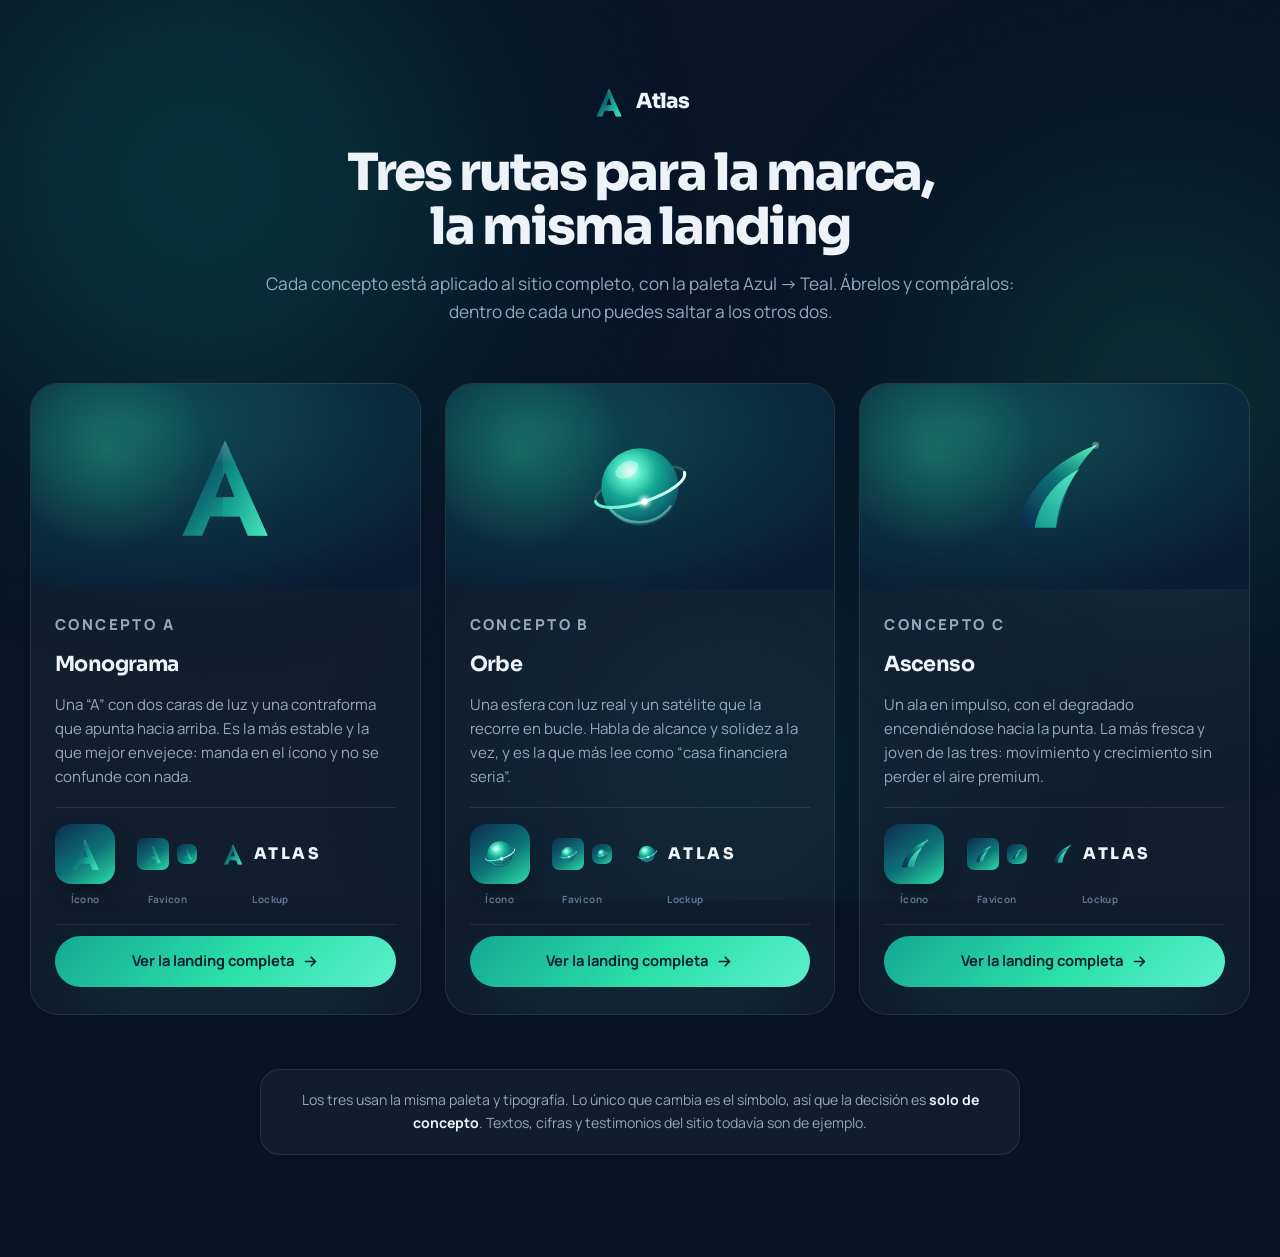
==== commit 283943c2: "Arregla la grieta de la "A" y quita los nombres del mapa El logo se veia distorsionado y al mirarlo " ====
--- a/comparar.html
+++ b/comparar.html
@@ -26,8 +26,12 @@
   <linearGradient id="gRoyal" x1="0%" y1="0%" x2="100%" y2="100%">
     <stop offset="0%" stop-color="var(--navy)"/><stop offset="46%" stop-color="var(--b1)"/><stop offset="100%" stop-color="var(--b3)"/>
   </linearGradient>
-  <linearGradient id="gFacet" x1="0%" y1="0%" x2="100%" y2="100%">
-    <stop offset="0%" stop-color="var(--b2)"/><stop offset="100%" stop-color="var(--b4)"/>
+  <!-- La faceta arranca transparente: cortada en seco dejaba una costura
+       vertical que a tamaño pequeño se leía como una grieta en la letra. -->
+  <linearGradient id="gFacet" x1="0%" y1="0%" x2="100%" y2="65%">
+    <stop offset="0%" stop-color="var(--b2)" stop-opacity="0"/>
+    <stop offset="38%" stop-color="var(--b2)" stop-opacity=".72"/>
+    <stop offset="100%" stop-color="var(--b4)" stop-opacity=".92"/>
   </linearGradient>
   <linearGradient id="gloss" x1="0" y1="0" x2="0" y2="1">
     <stop offset="0%" stop-color="#fff" stop-opacity=".42"/><stop offset="58%" stop-color="#fff" stop-opacity="0"/>
@@ -48,15 +52,14 @@
   </linearGradient>
   <filter id="soft" x="-40%" y="-40%" width="180%" height="180%"><feGaussianBlur stdDeviation="2.2"/></filter>
 
-  <clipPath id="clipA"><path d="M60 15 L101 107 L82 107 L74.5 88 L45.5 88 L38 107 L19 107 Z M60 47 L52 67 L68 67 Z"/></clipPath>
+  <clipPath id="clipA"><path d="M60 14 L102 108 L82.5 108 L74.5 89 L45.5 89 L37.5 108 L18 108 Z M60 45 L50.5 70 L69.5 70 Z" clip-rule="evenodd"/></clipPath>
   <clipPath id="clipWing"><path d="M24 100 C30 64 56 36 102 18 C86 34 70 56 62 100 Z"/></clipPath>
 
   <!-- A · Monograma facetado -->
   <g id="markA">
-    <path fill="url(#gRoyal)" fill-rule="evenodd" d="M60 15 L101 107 L82 107 L74.5 88 L45.5 88 L38 107 L19 107 Z M60 47 L52 67 L68 67 Z"/>
-    <g clip-path="url(#clipA)"><rect x="60" y="0" width="60" height="120" fill="url(#gFacet)" opacity=".9"/></g>
-    <path d="M60 15 L60 47 M60 67 L60 88" stroke="#07253f" stroke-opacity=".28" stroke-width="2.4"/>
-    <rect x="0" y="0" width="120" height="66" fill="url(#gloss)" clip-path="url(#clipA)"/>
+    <path fill="url(#gRoyal)" fill-rule="evenodd" d="M60 14 L102 108 L82.5 108 L74.5 89 L45.5 89 L37.5 108 L18 108 Z M60 45 L50.5 70 L69.5 70 Z"/>
+    <g clip-path="url(#clipA)"><rect x="58" y="0" width="62" height="120" fill="url(#gFacet)"/></g>
+    <rect x="0" y="0" width="120" height="64" fill="url(#gloss)" clip-path="url(#clipA)"/>
   </g>
 
   <!-- B · Orbe con órbita -->
--- a/assets/css/style.css
+++ b/assets/css/style.css
@@ -54,7 +54,7 @@
   --fs-lead:clamp(1rem,1.35vw,1.14rem);
 
   /* ── Ritmo ── */
-  --pad:clamp(60px,7vw,104px);
+  --pad:clamp(44px,4.6vw,72px);
   --gap:clamp(1rem,2vw,1.5rem);
   --r:20px;
   --r-lg:28px;
@@ -100,7 +100,7 @@
   background:linear-gradient(90deg,transparent,var(--line-2) 25%,var(--line-2) 75%,transparent)}
 .band::before{top:0}.band::after{bottom:0}
 
-.head{max-width:740px;margin:0 auto clamp(2.1rem,3.6vw,3.2rem);text-align:center}
+.head{max-width:740px;margin:0 auto clamp(1.7rem,2.8vw,2.4rem);text-align:center}
 .eyebrow{
   display:inline-flex;align-items:center;gap:.5rem;font-size:.72rem;font-weight:800;
   letter-spacing:.18em;text-transform:uppercase;color:var(--tint);margin-bottom:1.1rem;
@@ -121,10 +121,10 @@
 .loader.done .loader__curtain{transform:scaleY(1)}
 .loader.done .loader__inner,.loader.done .loader__count,.loader.done .loader__bar{
   opacity:0;transform:translateY(-14px);transition:.45s var(--e)}
-.loader__inner{display:flex;align-items:center;gap:.8rem}
+.loader__inner{display:flex;align-items:center;gap:1rem}
 .loader__logo{animation:loaderSpin 2.4s var(--e) infinite}
 @keyframes loaderSpin{0%,100%{transform:rotate(0) scale(1)}50%{transform:rotate(-12deg) scale(1.1)}}
-.loader__word{font-family:var(--display);font-weight:800;font-size:2rem;letter-spacing:-.04em;
+.loader__word{font-family:var(--display);font-weight:800;font-size:2.9rem;letter-spacing:-.045em;
   background:var(--g);-webkit-background-clip:text;background-clip:text;-webkit-text-fill-color:transparent}
 .loader__count{font-family:var(--display);font-weight:700;font-size:.9rem;color:var(--t3);
   display:flex;align-items:baseline}
@@ -175,11 +175,11 @@
   -webkit-backdrop-filter:blur(20px) saturate(160%);border-bottom-color:var(--line)}
 .nav.away{transform:translateY(-102%)}
 .nav__inner{width:min(100% - 2.6rem,1220px);margin-inline:auto;
-  display:flex;align-items:center;justify-content:space-between;gap:1.5rem;padding:14px 0}
-
-.brand{display:inline-flex;align-items:center;gap:.6rem;font-family:var(--display);
-  font-weight:800;font-size:1.24rem;letter-spacing:-.03em}
-.brand svg{transition:transform .55s var(--e)}
+  display:flex;align-items:center;justify-content:space-between;gap:1.5rem;padding:12px 0}
+
+.brand{display:inline-flex;align-items:center;gap:.65rem;font-family:var(--display);
+  font-weight:800;font-size:1.5rem;letter-spacing:-.035em}
+.brand svg{flex:none;transition:transform .55s var(--e)}
 .brand:hover svg{transform:rotate(-12deg) scale(1.1)}
 
 .nav__menu{position:relative;display:flex;align-items:center;gap:.35rem}
@@ -187,12 +187,14 @@
   background:rgba(255,255,255,.07);transform:translate(var(--x,0),-50%);width:var(--w,0);
   opacity:0;transition:transform .42s var(--e),width .42s var(--e),opacity .3s;pointer-events:none}
 .nav__menu:hover .nav__pill{opacity:1}
-.nav__link{position:relative;padding:.5rem .85rem;border-radius:99px;font-size:.92rem;
-  font-weight:600;color:var(--t2);transition:color .25s}
+.nav__link{position:relative;padding:.5rem .7rem;border-radius:99px;font-size:.9rem;
+  font-weight:600;color:var(--t2);white-space:nowrap;transition:color .25s}
 .nav__link:hover,.nav__link.on{color:var(--t1)}
 .nav__link.on::before{content:'';position:absolute;left:50%;bottom:2px;width:5px;height:5px;
   margin-left:-2.5px;border-radius:50%;background:var(--b3);box-shadow:0 0 10px var(--b3)}
-.nav__cta{margin-left:.6rem}
+.nav__gap{width:1px;height:22px;background:var(--line-2);margin-inline:.5rem;flex:none}
+.nav__login{font-weight:700}
+.nav__cta{margin-left:.35rem}
 
 .burger{display:none;width:42px;height:42px;border-radius:12px;border:1px solid var(--line);
   flex-direction:column;align-items:center;justify-content:center;gap:6px}
@@ -231,7 +233,7 @@
   mask-image:radial-gradient(ellipse 85% 62% at 50% 22%,#000 25%,transparent 76%);
   -webkit-mask-image:radial-gradient(ellipse 85% 62% at 50% 22%,#000 25%,transparent 76%)}
 .hero__grid{display:grid;grid-template-columns:1.06fr .94fr;gap:clamp(2rem,5vw,4.5rem);
-  align-items:center;padding-bottom:clamp(3rem,7vw,6rem)}
+  align-items:center;padding-bottom:clamp(2rem,4vw,3.4rem)}
 
 .tag{display:inline-flex;align-items:center;gap:.55rem;padding:.42rem 1rem .42rem .72rem;
   border-radius:99px;border:1px solid var(--line-2);background:var(--ink);
@@ -376,8 +378,17 @@
 
 /* ═══════════ TOUR ═══════════ */
 .tour__grid{display:grid;grid-template-columns:.9fr 1.1fr;gap:clamp(2rem,6vw,5rem);align-items:start}
-.tour__sticky{position:sticky;top:calc(50vh - 300px);display:flex;justify-content:center}
-.device--tour{width:min(300px,80vw)}
+.tour__sticky{position:sticky;top:calc(50vh - 330px);display:flex;flex-direction:column;
+  align-items:center;gap:1.4rem}
+.tour__now{display:flex;align-items:center;gap:.7rem;padding:.5rem .5rem .5rem 1rem;
+  border-radius:99px;background:var(--ink);border:1px solid var(--line);
+  font-size:.82rem;font-weight:700;color:var(--t2);white-space:nowrap}
+.tour__now em{font-style:normal;color:var(--t1)}
+.tour__dots{display:flex;gap:.35rem;padding-left:.2rem}
+.tour__dots i{width:7px;height:7px;border-radius:50%;background:var(--line-2);
+  transition:.4s var(--e)}
+.tour__dots i.on{background:var(--g);box-shadow:0 0 10px rgba(var(--b3-rgb),.9);width:20px}
+.device--tour{width:min(340px,80vw)}
 .device--tour .device__screen{padding:52px 15px 15px;aspect-ratio:9/17.2}
 
 .scr{position:absolute;inset:0;padding:52px 15px 15px;display:flex;flex-direction:column;gap:.55rem;
@@ -438,12 +449,15 @@
 @keyframes beam{0%,100%{top:12%;opacity:0}12%,88%{opacity:1}50%{top:86%}}
 
 .tour__steps{display:flex;flex-direction:column;gap:0}
-.tour__step{padding:min(13vh,112px) 0;position:relative;opacity:.32;
+.tour__step{padding:min(9vh,78px) 0;position:relative;opacity:.32;
   transition:opacity .5s var(--e)}
 .tour__step.on{opacity:1}
-.tour__step::before{content:'';position:absolute;left:-1.7rem;top:min(13vh,112px);bottom:min(13vh,112px);
+/* La linea iba solo del texto para adentro, asi que los huecos entre pasos
+   quedaban sin nada. De borde a borde los segmentos se tocan y forman
+   un riel continuo que acompaña todo el recorrido. */
+.tour__step::before{content:'';position:absolute;left:-1.7rem;top:0;bottom:0;
   width:2px;border-radius:2px;background:var(--line)}
-.tour__step.on::before{background:var(--g);box-shadow:0 0 14px rgba(var(--b2-rgb),.7)}
+.tour__step.on::before{background:var(--g);box-shadow:0 0 16px rgba(var(--b2-rgb),.75)}
 .tour__idx{font-family:var(--display);font-size:.8rem;font-weight:800;letter-spacing:.14em;
   color:var(--b3);display:block;margin-bottom:.7rem}
 .tour__step h3{font-family:var(--display);font-size:clamp(1.5rem,2.8vw,2.1rem);font-weight:700;
@@ -700,7 +714,7 @@
 .vs thead th{font-family:var(--display);font-size:.9rem;font-weight:700;color:var(--t2);
   background:rgba(255,255,255,.03);white-space:nowrap}
 .vs thead .vs__mine{color:var(--t1);display:table-cell}
-.vs thead .vs__mine svg{display:inline-block;vertical-align:-7px;margin-right:.45rem}
+.vs thead .vs__mine svg{display:inline-block;vertical-align:-9px;margin-right:.5rem}
 .vs tbody th{font-weight:600;color:var(--t2);width:32%}
 .vs td{color:var(--t2)}
 .vs tbody tr:last-child th,.vs tbody tr:last-child td{border-bottom:0}
@@ -815,23 +829,28 @@
   border:solid var(--b3);border-width:0 2px 2px 0;rotate:45deg}
 
 .orbit{position:absolute;inset:0;display:grid;place-items:center;pointer-events:none;z-index:-1}
-.orbit i{position:absolute;border-radius:50%;border:1px solid var(--line);animation:rot 24s linear infinite}
+.orbit i{position:absolute;border-radius:50%;border:1px solid rgba(var(--b2-rgb),.22);
+  animation:rot 24s linear infinite}
 .orbit i:nth-child(1){width:310px;height:310px}
 .orbit i:nth-child(2){width:410px;height:410px;border-style:dashed;animation-duration:36s;
   animation-direction:reverse}
-.orbit i:nth-child(3){width:520px;height:520px;opacity:.5;animation-duration:48s}
-
-.device__screen--win{display:grid;place-items:center;padding:1.3rem;
+.orbit i:nth-child(3){width:520px;height:520px;opacity:.55;animation-duration:48s}
+
+.device__screen--win{display:flex;flex-direction:column;justify-content:center;padding:52px 15px 15px;
   background:linear-gradient(170deg,rgba(var(--b2-rgb),.22),#06080F 62%)}
-.win{position:relative;text-align:center;display:grid;justify-items:center;gap:.3rem}
-.win__check{width:72px;height:72px;border-radius:50%;display:grid;place-items:center;
+.win{position:relative;text-align:center;display:flex;flex-direction:column;
+  align-items:center;gap:.3rem;height:100%;justify-content:center}
+.win__check{width:64px;height:64px;border-radius:50%;display:grid;place-items:center;
   background:var(--g);color:var(--on-brand);margin-bottom:.7rem;
   box-shadow:0 0 0 12px rgba(var(--b3-rgb),.09),0 0 44px rgba(var(--b3-rgb),.5);
   animation:popIn 2.8s var(--e) infinite}
-.win__check svg{width:33px;height:33px}
+.win__check svg{width:29px;height:29px}
+.win__plan{width:100%;text-align:left;margin-bottom:.7rem}
+.win__btn{width:100%;margin-top:0}
 .win__title{font-family:var(--display);font-size:1.05rem;font-weight:800}
 .win__mut{font-size:.76rem;color:var(--t3);margin-bottom:.7rem}
-.win__amount{font-family:var(--display);font-size:1.85rem;font-weight:800;letter-spacing:-.04em;
+.win__amount{font-family:var(--display);font-size:1.7rem;font-weight:800;letter-spacing:-.04em;
+  margin-bottom:.9rem;
   background:var(--g);-webkit-background-clip:text;background-clip:text;-webkit-text-fill-color:transparent}
 .pop{position:absolute;inset:-40% -50%;pointer-events:none}
 .pop i{position:absolute;width:6px;height:10px;border-radius:2px;opacity:0;
@@ -849,6 +868,13 @@
 .pop i:nth-child(11){left:8%;animation-delay:2.8s}.pop i:nth-child(12){left:68%;animation-delay:3.2s}
 
 /* ═══════════ FAQ ═══════════ */
+/* A una sola columna centrada el acordeón quedaba flotando estrecho en
+   medio de la sección. En dos columnas ocupa el ancho y el encabezado
+   acompaña mientras se recorren las preguntas. */
+.faq-grid{display:grid;grid-template-columns:.82fr 1.18fr;gap:clamp(2rem,5vw,4rem);
+  align-items:start}
+.faq-intro{position:sticky;top:120px}
+.faq-intro .lead{margin-bottom:1.8rem}
 .faq{display:flex;flex-direction:column;gap:.7rem}
 .ask{border-radius:var(--r);background:var(--ink);border:1px solid var(--line);overflow:hidden;
   transition:border-color .3s,background .3s}
@@ -870,9 +896,9 @@
 @keyframes askIn{from{opacity:0;transform:translateY(-8px)}}
 
 /* ═══════════ CLOSER ═══════════ */
-.closer{padding:clamp(60px,9vw,110px) 0;position:relative;z-index:2}
+.closer{padding:clamp(44px,5.5vw,76px) 0;position:relative;z-index:2}
 .closer__box{position:relative;text-align:center;overflow:hidden;background:var(--g-deep);
-  padding:clamp(2.6rem,6vw,4.6rem) clamp(1.4rem,5vw,3rem);border-radius:var(--r-xl);
+  padding:clamp(2.2rem,4.4vw,3.4rem) clamp(1.4rem,5vw,3rem);border-radius:var(--r-xl);
   background:linear-gradient(155deg,rgba(var(--b2-rgb),.22),rgba(var(--b3-rgb),.08));
   border:1px solid rgba(var(--b2-rgb),.32);box-shadow:var(--sh)}
 .closer__glow{position:absolute;top:-55%;left:50%;translate:-50% 0;width:760px;height:760px;
@@ -900,9 +926,9 @@
 
 /* ═══════════ FOOTER ═══════════ */
 .foot{position:relative;z-index:2;border-top:1px solid var(--line);background:var(--bg-2);
-  padding-top:clamp(3rem,6vw,4.5rem);overflow:hidden}
+  padding-top:clamp(2.4rem,4vw,3.2rem);overflow:hidden}
 .foot__grid{display:grid;grid-template-columns:1.7fr repeat(3,1fr);gap:2.5rem;position:relative;z-index:1}
-.foot__brand p{color:var(--t3);font-size:.9rem;margin:.9rem 0 1.2rem;max-width:34ch}
+.foot__brand p{color:var(--t3);font-size:.9rem;margin:1.1rem 0 1.2rem;max-width:34ch}
 .social{display:flex;gap:.55rem}
 .social a{width:37px;height:37px;border-radius:11px;display:grid;place-items:center;color:var(--t2);
   border:1px solid var(--line);background:var(--ink);transition:.3s var(--e)}
@@ -914,7 +940,7 @@
 .foot__col a{font-size:.88rem;color:var(--t3);width:fit-content;transition:.25s var(--e)}
 .foot__col a:hover{color:var(--t1);transform:translateX(4px)}
 .foot__bottom{display:flex;justify-content:space-between;flex-wrap:wrap;gap:.6rem;position:relative;
-  z-index:1;margin-top:clamp(2.5rem,5vw,3.5rem);padding:1.4rem 0;border-top:1px solid var(--line);
+  z-index:1;margin-top:clamp(2rem,3.6vw,2.6rem);padding:1.3rem 0;border-top:1px solid var(--line);
   font-size:.82rem;color:var(--t3)}
 .foot__word{position:absolute;left:50%;bottom:-.22em;translate:-50% 0;font-family:var(--display);
   font-weight:800;font-size:clamp(5rem,19vw,15rem);letter-spacing:-.06em;line-height:.8;
@@ -941,6 +967,9 @@
 
 /* ═══════════ RESPONSIVE ═══════════ */
 @media (max-width:1080px){
+  .faq-grid{grid-template-columns:1fr}
+  .faq-intro{position:static;text-align:center}
+  .faq-intro .btn{display:flex;width:fit-content;margin-inline:auto}
   .hero__grid{grid-template-columns:1fr;text-align:center}
   .hero__copy{max-width:700px;margin-inline:auto}
   .hero__lead{margin-inline:auto}
@@ -954,8 +983,9 @@
     padding:1rem 0;background:linear-gradient(var(--bg) 72%,transparent);z-index:3}
   .device--tour{width:min(230px,62vw)}
   .tour__steps{margin-left:1.7rem}
-  .tour__step{padding:min(12vh,90px) 0}
-  .tour__step::before{top:min(12vh,90px);bottom:min(12vh,90px)}
+  /* El riel se queda continuo tambien aqui: recortarlo a la caja del texto
+     era justo lo que dejaba los huecos entre pasos vacios. */
+  .tour__step{padding:min(7vh,52px) 0}
 
   .calc,.duo{grid-template-columns:1fr}
   .duo--rev .duo__visual{order:0}
@@ -973,24 +1003,32 @@
   .foot__grid{grid-template-columns:1fr 1fr}
   .foot__brand{grid-column:1/-1}
 }
-@media (max-width:860px){
+@media (max-width:1150px){
   .burger{display:flex}
   .nav__menu{position:fixed;inset:0 0 auto;padding:88px 1.5rem 2.2rem;flex-direction:column;
-    align-items:stretch;gap:.2rem;background:rgba(5,6,11,.97);backdrop-filter:blur(22px);
+    align-items:stretch;gap:.2rem;background:rgba(6,20,38,.97);backdrop-filter:blur(22px);
     border-bottom:1px solid var(--line);transform:translateY(-102%);
     transition:transform .55s var(--e);max-height:100dvh;overflow-y:auto}
   .nav__menu.open{transform:none}
   .nav__pill{display:none}
   .nav__link{padding:.95rem .3rem;font-size:1.05rem;border-bottom:1px solid var(--line);border-radius:0}
   .nav__link.on::before{display:none}
+  .nav__gap{display:none}
   .nav__cta{margin:1.1rem 0 0;justify-content:center;padding:.95rem}
+}
+@media (max-width:1080px){
   .cursor{display:none}
-  .presets{grid-template-columns:repeat(2,1fr)}
   .hero__ticker{padding:.9rem 0}
-  .cats{grid-template-columns:repeat(3,1fr)}
   .hero__chips{justify-content:center}
 }
+@media (max-width:860px){
+  /* Estos venian del punto del nav; al subirlo se quedan donde tocan */
+  .presets{grid-template-columns:repeat(2,1fr)}
+  .cats{grid-template-columns:repeat(3,1fr)}
+}
 @media (max-width:620px){
+  .hero__cta{flex-direction:column;align-items:stretch}
+  .hero__cta .btn{width:100%}
   .bento,.path{grid-template-columns:1fr}
   .cell--a,.cell--b,.cell--c,.cell--d,.cell--e,.cell--f{grid-column:span 1}
   .foot__grid{grid-template-columns:1fr}
@@ -1015,3 +1053,284 @@
   .fx,.cursor,.noise{display:none}
   .scr{transition:none}
 }
+
+/* ═══════════════════════════════════════════════════════════════════════
+   CUENTA REGRESIVA
+   Los digitos son columnas 0-9 que ruedan: el numero no parpadea, sube.
+   ═══════════════════════════════════════════════════════════════════════ */
+.launch{position:relative;z-index:2;overflow:hidden;isolation:isolate;
+  padding:clamp(60px,8vw,102px) 0;
+  background:
+    radial-gradient(120% 90% at 50% 0%,rgba(var(--b2-rgb),.22),transparent 62%),
+    radial-gradient(90% 70% at 50% 110%,rgba(var(--b1-rgb),.35),transparent 60%),
+    var(--navy)}
+.launch::before,.launch::after{content:'';position:absolute;inset-inline:0;height:1px;z-index:3;
+  background:linear-gradient(90deg,transparent,rgba(var(--b3-rgb),.55),transparent)}
+.launch::before{top:0}.launch::after{bottom:0}
+
+/* Halo que gira despacio detras del reloj */
+.launch__halo{position:absolute;top:50%;left:50%;width:min(140vw,1180px);aspect-ratio:1;
+  translate:-50% -50%;border-radius:50%;z-index:-1;opacity:.5;
+  background:conic-gradient(from 0deg,transparent,rgba(var(--b3-rgb),.5),transparent 32%,
+    transparent 55%,rgba(var(--b2-rgb),.45),transparent 82%);
+  filter:blur(52px);animation:halo 26s linear infinite}
+@keyframes halo{to{rotate:360deg}}
+
+.launch__grid{position:absolute;inset:0;z-index:-1;opacity:.5;
+  background-image:linear-gradient(rgba(255,255,255,.05) 1px,transparent 1px),
+                   linear-gradient(90deg,rgba(255,255,255,.05) 1px,transparent 1px);
+  background-size:58px 58px;
+  mask-image:radial-gradient(ellipse 75% 60% at 50% 50%,#000 15%,transparent 72%);
+  -webkit-mask-image:radial-gradient(ellipse 75% 60% at 50% 50%,#000 15%,transparent 72%)}
+
+.launch__stars{position:absolute;inset:0;z-index:-1;pointer-events:none}
+.launch__stars i{position:absolute;width:3px;height:3px;border-radius:50%;background:var(--b4);
+  opacity:0;animation:twinkle 4.4s ease-in-out infinite}
+.launch__stars i:nth-child(1){top:14%;left:8%;animation-delay:0s}
+.launch__stars i:nth-child(2){top:28%;left:88%;animation-delay:.4s}
+.launch__stars i:nth-child(3){top:62%;left:5%;animation-delay:.8s}
+.launch__stars i:nth-child(4){top:78%;left:92%;animation-delay:1.2s}
+.launch__stars i:nth-child(5){top:9%;left:64%;animation-delay:1.6s}
+.launch__stars i:nth-child(6){top:86%;left:32%;animation-delay:2s}
+.launch__stars i:nth-child(7){top:44%;left:96%;animation-delay:2.4s}
+.launch__stars i:nth-child(8){top:20%;left:24%;animation-delay:2.8s}
+.launch__stars i:nth-child(9){top:70%;left:72%;animation-delay:3.2s}
+.launch__stars i:nth-child(10){top:52%;left:14%;animation-delay:3.6s}
+.launch__stars i:nth-child(11){top:34%;left:46%;animation-delay:1s}
+.launch__stars i:nth-child(12){top:92%;left:58%;animation-delay:2.2s}
+@keyframes twinkle{0%,100%{opacity:0;transform:scale(.5)}50%{opacity:.9;transform:scale(1)}}
+
+.launch__streak{position:absolute;width:200px;height:1px;z-index:-1;
+  background:linear-gradient(90deg,transparent,var(--b4),transparent);
+  opacity:0;animation:streak 9s ease-in-out infinite}
+.launch__streak--1{top:22%;left:-200px;rotate:14deg}
+.launch__streak--2{top:68%;left:-200px;rotate:-10deg;animation-delay:4.5s}
+@keyframes streak{0%,100%{opacity:0;translate:0 0}
+  6%{opacity:.85}20%{opacity:0;translate:120vw 0}}
+
+.launch__in{position:relative;text-align:center;display:flex;flex-direction:column;
+  align-items:center}
+.launch__tag{display:inline-flex;align-items:center;gap:.55rem;padding:.42rem 1rem;
+  border-radius:99px;font-size:.78rem;font-weight:700;letter-spacing:.02em;color:var(--t1);
+  background:rgba(var(--b3-rgb),.12);border:1px solid rgba(var(--b3-rgb),.4);margin-bottom:1.4rem}
+.launch__pulse{position:relative;width:7px;height:7px;border-radius:50%;background:var(--b3)}
+.launch__pulse::after{content:'';position:absolute;inset:-4px;border-radius:50%;
+  background:var(--b3);opacity:.4;animation:ping 1.9s var(--e) infinite}
+
+.launch__title{font-family:var(--display);font-weight:800;letter-spacing:-.045em;line-height:1.02;
+  font-size:clamp(2.2rem,5.4vw,4rem);margin-bottom:clamp(1.8rem,3.5vw,2.6rem)}
+.launch__title em{font-style:normal;background:var(--g);-webkit-background-clip:text;
+  background-clip:text;-webkit-text-fill-color:transparent}
+
+/* ── El reloj ── */
+.clock{display:flex;align-items:flex-start;justify-content:center;gap:clamp(.3rem,1vw,.8rem);
+  margin-bottom:1.2rem}
+.clock__unit{display:flex;flex-direction:column;align-items:center;gap:.7rem}
+.clock__box{display:flex;gap:.3rem}
+.clock__lbl{font-size:.72rem;font-weight:800;letter-spacing:.18em;text-transform:uppercase;
+  color:var(--t3)}
+.clock__sep{font-family:var(--display);font-weight:800;color:rgba(var(--b3-rgb),.5);
+  font-size:clamp(1.6rem,3.6vw,2.8rem);line-height:1.5;padding-top:.25em}
+.clock__sep--live{animation:blink 1s steps(2,start) infinite}
+@keyframes blink{50%{opacity:.25}}
+
+/* Un solo par de variables manda ancho, alto y cuerpo del digito, para que
+   en pantallas angostas los 8 quepan sin desbordar. */
+.clock{--dw:clamp(46px,7.4vw,82px);--dh:clamp(66px,10.6vw,116px);--df:clamp(2.2rem,5.4vw,4rem)}
+.digit{position:relative;display:block;overflow:hidden;border-radius:16px;
+  width:var(--dw);height:var(--dh);
+  background:linear-gradient(170deg,rgba(255,255,255,.1),rgba(255,255,255,.03));
+  border:1px solid rgba(var(--b3-rgb),.26);
+  box-shadow:0 18px 42px -20px rgba(0,0,0,.9),0 0 26px -14px rgba(var(--b3-rgb),.8)}
+.digit::after{content:'';position:absolute;inset-inline:0;top:50%;height:1px;z-index:2;
+  background:rgba(0,0,0,.4);pointer-events:none}
+.digit__roll{display:block;transition:transform .62s cubic-bezier(.22,1,.36,1);
+  will-change:transform}
+.digit__roll i{display:flex;align-items:center;justify-content:center;font-style:normal;
+  height:var(--dh);
+  font-family:var(--display);font-weight:800;letter-spacing:-.04em;
+  font-size:var(--df);
+  background:var(--g);-webkit-background-clip:text;background-clip:text;
+  -webkit-text-fill-color:transparent}
+
+.clock__date{color:var(--t2);font-size:.95rem;margin-bottom:2rem}
+.clock__date b{color:var(--t1);font-weight:700}
+
+.launch__bar{width:min(100%,540px);margin-bottom:2rem}
+.launch__track{height:6px;border-radius:99px;background:rgba(255,255,255,.12);overflow:hidden}
+.launch__track i{display:block;height:100%;width:0;border-radius:99px;background:var(--g);
+  box-shadow:0 0 16px rgba(var(--b3-rgb),.8);transition:width 1.4s var(--e2)}
+.launch__ends{display:flex;justify-content:space-between;margin-top:.55rem;
+  font-size:.76rem;font-weight:600;color:var(--t3)}
+
+.launch__form{display:flex;gap:.65rem;width:min(100%,520px);flex-wrap:wrap}
+.launch__form input{flex:1;min-width:220px;padding:1rem 1.35rem;border-radius:99px;
+  background:rgba(4,16,30,.7);border:1px solid rgba(var(--b3-rgb),.3);transition:.3s}
+.launch__form input::placeholder{color:var(--t3)}
+.launch__form input:focus{outline:none;border-color:var(--b3);background:rgba(4,16,30,.95)}
+.launch__msg{min-height:1.4rem;margin-top:.8rem;font-size:.9rem;font-weight:600;color:var(--b3)}
+.launch__msg.err{color:#FF8A8A}
+
+.launch__perks{display:flex;flex-wrap:wrap;justify-content:center;gap:.6rem 1.5rem;
+  font-size:.84rem;color:var(--t2)}
+.launch__perks li{display:flex;align-items:center;gap:.5rem}
+.launch__perks i{position:relative;width:17px;height:17px;border-radius:5px;flex:none;
+  background:rgba(var(--b3-rgb),.16);border:1px solid rgba(var(--b3-rgb),.36)}
+.launch__perks i::after{content:'';position:absolute;left:5px;top:2.5px;width:4px;height:7px;
+  border:solid var(--b3);border-width:0 2px 2px 0;rotate:45deg}
+
+@media (max-width:620px){
+  /* 8 digitos + separaciones tienen que caber en el ancho util */
+  .clock{--dw:clamp(34px,8.6vw,46px);--dh:clamp(48px,12vw,66px);--df:clamp(1.6rem,4.4vw,2.2rem);
+    gap:.35rem}
+  .clock__box{gap:.22rem}
+  .clock__sep{display:none}
+  .clock__lbl{font-size:.58rem;letter-spacing:.08em}
+  .digit{border-radius:11px}
+  .launch__form{flex-direction:column}
+  .launch__form input,.launch__form .btn{width:100%}
+  .launch__perks{flex-direction:column;align-items:flex-start;gap:.55rem;
+    width:fit-content;margin-inline:auto}
+}
+@media (prefers-reduced-motion:reduce){
+  .launch__halo,.launch__streak,.launch__stars i,.clock__sep--live{animation:none}
+  .digit__roll{transition:none}
+}
+
+/* ═══════════════════════════════════════════════════════════════════════
+   ESCENA 3D DEL HERO
+   Objetos a distinta profundidad real (translateZ). El mouse inclina la
+   escena y desplaza cada objeto segun su --p: los cercanos se mueven
+   mas que los lejanos, que es lo que produce la sensacion de volumen.
+   ═══════════════════════════════════════════════════════════════════════ */
+.scene{position:relative;perspective:1500px;perspective-origin:50% 45%}
+.scene__deep{position:relative;transform-style:preserve-3d;
+  transform:rotateY(calc(var(--mx,0) * 8deg)) rotateX(calc(var(--my,0) * -6deg));
+  transition:transform .6s cubic-bezier(.16,1,.3,1)}
+.scene .device{position:relative;z-index:3}
+
+.fo{position:absolute;left:var(--x);top:var(--y);z-index:2;pointer-events:none;
+  transform:translate(-50%,-50%) translateZ(var(--z))
+            translate(calc(var(--mx,0) * var(--p,20px)),calc(var(--my,0) * var(--p,20px)));
+  transition:transform .6s cubic-bezier(.16,1,.3,1)}
+.fo__in{animation:bobObj var(--dur,8s) ease-in-out infinite var(--delay,0s)}
+@keyframes bobObj{0%,100%{translate:0 -10px;rotate:-1.5deg}50%{translate:0 10px;rotate:1.5deg}}
+
+/* Tarjeta Atlas */
+.acard{position:relative;width:206px;aspect-ratio:1.58;border-radius:18px;overflow:hidden;
+  padding:1rem 1.1rem;display:flex;flex-direction:column;gap:.35rem;
+  background:linear-gradient(140deg,var(--navy),var(--b1) 58%,var(--b2));
+  border:1px solid rgba(var(--b3-rgb),.35);
+  box-shadow:0 40px 70px -30px rgba(0,0,0,.95),0 0 0 1px rgba(255,255,255,.07) inset;
+  animation:swayCard 12s ease-in-out infinite}
+@keyframes swayCard{0%,100%{transform:rotateY(-20deg) rotateX(6deg)}
+  50%{transform:rotateY(20deg) rotateX(-4deg)}}
+.acard__shine{position:absolute;inset:0;
+  background:linear-gradient(105deg,transparent 34%,rgba(255,255,255,.28) 48%,transparent 60%);
+  translate:-120% 0;animation:cardShine 6s var(--e) infinite}
+@keyframes cardShine{0%,68%{translate:-120% 0}100%{translate:120% 0}}
+.acard__top{display:flex;align-items:center;gap:.45rem;font-family:var(--display);
+  font-weight:800;font-size:.9rem;letter-spacing:-.02em}
+.acard__chip{width:34px;height:25px;border-radius:6px;margin-top:.35rem;
+  background:linear-gradient(140deg,#F0D89A,#B9922F);
+  box-shadow:0 1px 0 rgba(255,255,255,.4) inset}
+.acard__no{margin-top:auto;font-family:var(--display);font-weight:700;font-size:.8rem;
+  letter-spacing:.06em;color:rgba(255,255,255,.9)}
+.acard__bot{display:flex;justify-content:space-between;align-items:center;
+  font-size:.6rem;letter-spacing:.1em;color:rgba(255,255,255,.66)}
+.acard__bot b{color:var(--b3)}
+
+/* Moneda */
+.coin{position:relative;width:76px;height:76px;border-radius:50%;display:grid;place-items:center;
+  font-family:var(--display);font-weight:800;font-size:1.45rem;letter-spacing:-.03em;color:var(--navy);
+  background:radial-gradient(circle at 34% 30%,var(--b4),var(--b3) 42%,var(--b2) 78%,var(--b1));
+  box-shadow:0 24px 44px -18px rgba(0,0,0,.9),
+             0 0 0 5px rgba(var(--b3-rgb),.14),
+             inset 0 -5px 10px rgba(0,0,0,.28),inset 0 4px 8px rgba(255,255,255,.4);
+  animation:spinCoin 9s ease-in-out infinite}
+@keyframes spinCoin{0%,100%{transform:rotateY(-28deg)}50%{transform:rotateY(28deg)}}
+
+/* Compra al fondo (mas lejos = mas tenue) */
+.buy{display:flex;align-items:center;gap:.6rem;padding:.7rem .85rem;border-radius:15px;
+  background:rgba(10,28,48,.92);border:1px solid var(--line-2);white-space:nowrap;
+  box-shadow:var(--sh);opacity:.9}
+.buy__ico{width:32px;height:32px;border-radius:10px;display:grid;place-items:center;flex:none;
+  background:var(--g-soft);border:1px solid rgba(var(--b2-rgb),.3);color:var(--tint)}
+.buy__ico svg{width:17px;height:17px}
+.buy b{display:block;font-size:.8rem}
+.buy em{font-style:normal;font-size:.72rem;color:var(--t3)}
+.buy__q{font-size:.62rem;font-weight:800;padding:.2rem .5rem;border-radius:99px;
+  background:rgba(var(--b3-rgb),.16);color:var(--b3)}
+
+/* Sello 0% */
+.zero{width:96px;height:96px;border-radius:50%;display:grid;place-content:center;
+  justify-items:center;text-align:center;color:var(--on-brand);background:var(--g);
+  box-shadow:0 26px 50px -20px rgba(var(--b2-rgb),.9),0 0 0 8px rgba(var(--b3-rgb),.12);
+  animation:spinCoin 11s ease-in-out infinite reverse}
+.zero b{font-family:var(--display);font-size:1.7rem;font-weight:800;letter-spacing:-.05em;
+  line-height:1}
+.zero span{font-size:.62rem;font-weight:800;letter-spacing:.12em;text-transform:uppercase;
+  opacity:.75}
+
+/* Revelado con inclinacion 3D al entrar en pantalla */
+[data-anim="tilt3d"]{opacity:0;transform-origin:50% 100%;
+  transform:perspective(1200px) rotateX(24deg) translateY(48px) scale(.95)}
+[data-anim="tilt3d"].in{opacity:1;transform:none}
+
+@media (max-width:1080px){
+  .acard{width:190px}
+  .fo--buy{display:none}
+}
+@media (max-width:620px){
+  /* En pantalla chica solo sobreviven los dos objetos que aportan */
+  .fo--card,.fo--coin{display:none}
+  .fo--zero{--x:88%;--y:76%}
+  .zero{width:74px;height:74px}
+  .zero b{font-size:1.3rem}
+}
+@media (prefers-reduced-motion:reduce){
+  .scene__deep,.fo{transition:none}
+  .acard,.coin,.zero,.acard__shine,.fo__in{animation:none}
+}
+
+/* ── Globo WebGL del hero ──────────────────────────────────────────────
+   Vive detrás de todo el hero, pesado hacia la derecha para no competir
+   con el texto. Si el JS no lo monta, este contenedor queda vacío y no
+   se nota. */
+.globe{position:absolute;top:50%;right:-8%;width:min(66vw,970px);aspect-ratio:1;
+  translate:0 -50%;z-index:-1;opacity:0;pointer-events:none;
+  transition:opacity 1.6s cubic-bezier(.16,1,.3,1) .3s;
+  mask-image:radial-gradient(closest-side,#000 48%,rgba(0,0,0,.42) 74%,transparent 94%);
+  -webkit-mask-image:radial-gradient(closest-side,#000 48%,rgba(0,0,0,.42) 74%,transparent 94%)}
+.globe.is-on{opacity:.62}
+.globe canvas{width:100%;height:100%;display:block}
+@media (max-width:1080px){.globe{right:-32%;width:96vw}.globe.is-on{opacity:.35}}
+
+/* ── Cobertura: el mapa del país ───────────────────────────────────── */
+.cover{overflow:hidden}
+.cover__grid{display:grid;grid-template-columns:.88fr 1.12fr;gap:clamp(2rem,5vw,4rem);
+  align-items:center}
+.cover__stats{display:flex;flex-wrap:wrap;gap:1.4rem 2.2rem;margin:1.8rem 0 2rem}
+.cover__stats b{display:block;font-family:var(--display);font-size:clamp(1.7rem,3vw,2.3rem);
+  font-weight:800;letter-spacing:-.04em;line-height:1.1;
+  background:var(--g);-webkit-background-clip:text;background-clip:text;
+  -webkit-text-fill-color:transparent}
+.cover__stats em{font-style:normal}
+.cover__stats span{font-size:.84rem;color:var(--t3);font-weight:600}
+
+.cover__map{position:relative;aspect-ratio:1.08;width:100%;opacity:0;
+  transition:opacity 1.4s cubic-bezier(.16,1,.3,1) .2s;
+  mask-image:radial-gradient(closest-side,#000 66%,rgba(0,0,0,.55) 86%,transparent 100%);
+  -webkit-mask-image:radial-gradient(closest-side,#000 66%,rgba(0,0,0,.55) 86%,transparent 100%)}
+.cover__map.is-on{opacity:1}
+.cover__map canvas{width:100%;height:100%;display:block}
+.cover__map::before{content:'';position:absolute;inset:12%;border-radius:50%;z-index:-1;
+  filter:blur(60px);background:radial-gradient(circle,rgba(var(--b1-rgb),.4),transparent 70%)}
+
+@media (max-width:1080px){
+  .cover__grid{grid-template-columns:1fr}
+  .cover__stats{justify-content:center}
+  .cover .btn{display:flex;width:fit-content;margin-inline:auto}
+  .cover__map{max-width:560px;margin-inline:auto}
+}
+
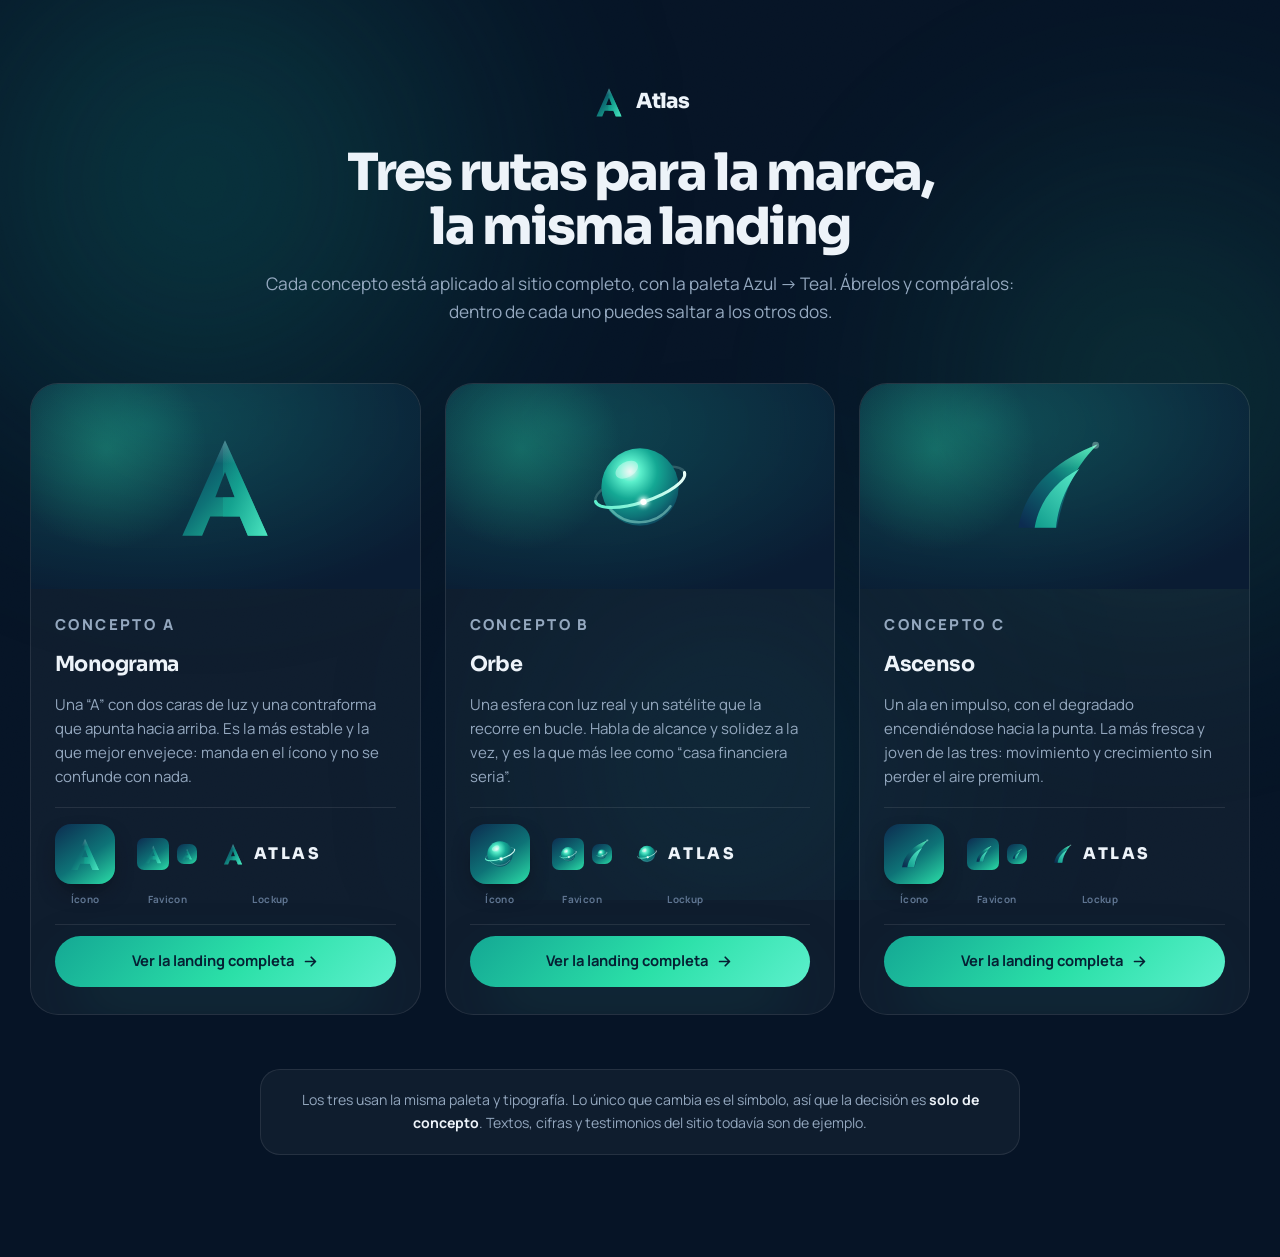
==== commit 65ad8393: "feat(landing): el favicon es siempre el logo de la app Ya no cambia con el concepto de marca (?c=b n" ====
--- a/comparar.html
+++ b/comparar.html
@@ -6,7 +6,9 @@
 <meta name="theme-color" content="#061426">
 <title>Atlas · Los 3 conceptos de marca</title>
 <meta name="description" content="Las tres rutas de identidad de Atlas, cada una aplicada a la landing completa.">
-<link rel="icon" href="assets/img/logo-a.svg" type="image/svg+xml">
+<link rel="icon" href="favicon.ico" sizes="any">
+<link rel="icon" href="assets/img/icon-192.png" type="image/png">
+<link rel="apple-touch-icon" href="assets/img/apple-touch-icon.png">
 <link rel="preconnect" href="https://fonts.googleapis.com">
 <link rel="preconnect" href="https://fonts.gstatic.com" crossorigin>
 <link href="https://fonts.googleapis.com/css2?family=Sora:wght@400;500;600;700;800&family=Manrope:wght@400;500;600;700;800&display=swap" rel="stylesheet">
--- a/assets/css/style.css
+++ b/assets/css/style.css
@@ -60,7 +60,24 @@
   --r-lg:28px;
   --r-xl:40px;
 
-  /* ── Motion ── */
+  /* ── Motion ──
+     Curvas de resorte reales, no cubic-bezier: linear() muestrea la
+     oscilación amortiguada, que es lo que da el asentamiento de iOS.
+       --spring  entradas: llega, se pasa apenas y se acomoda
+       --pop     micro-interacciones: rebote corto al tocar
+       --glide   recorridos largos, sin rebote                          */
+  --spring:linear(0,.006,.025 2.8%,.101 6.1%,.539 18.9%,.721 25.3%,.849 31.5%,
+    .937 38.1%,.968 41.8%,.991 45.7%,1.006 50.1%,1.015 55%,1.017 63.9%,1.001 100%);
+  --pop:linear(0,.009,.035 2.1%,.141,.281 6.7%,.723 12.9%,.938 16.7%,1.017,
+    1.077 21%,1.121,1.149 26.6%,1.155,1.153 30.8%,1.129 33.8%,1.052 40%,
+    1.007 44.4%,.981 50.7%,.98 59.4%,1.002 78.5%,1);
+  --glide:cubic-bezier(.32,.72,0,1);
+
+  /* Duraciones: una sola escala para todo el sitio */
+  --t-fast:.28s;
+  --t-base:.55s;
+  --t-slow:.9s;
+
   --e:cubic-bezier(.22,1,.36,1);
   --e2:cubic-bezier(.16,1,.3,1);
 
@@ -185,7 +202,8 @@
 .nav__menu{position:relative;display:flex;align-items:center;gap:.35rem}
 .nav__pill{position:absolute;top:50%;left:0;height:34px;border-radius:99px;
   background:rgba(255,255,255,.07);transform:translate(var(--x,0),-50%);width:var(--w,0);
-  opacity:0;transition:transform .42s var(--e),width .42s var(--e),opacity .3s;pointer-events:none}
+  opacity:0;transition:transform var(--t-base) var(--spring),width var(--t-base) var(--spring),
+    opacity var(--t-fast) var(--glide);pointer-events:none}
 .nav__menu:hover .nav__pill{opacity:1}
 .nav__link{position:relative;padding:.5rem .7rem;border-radius:99px;font-size:.9rem;
   font-weight:600;color:var(--t2);white-space:nowrap;transition:color .25s}
@@ -206,7 +224,8 @@
 .btn{position:relative;display:inline-flex;align-items:center;justify-content:center;gap:.55rem;
   font-weight:700;font-size:.94rem;padding:.8rem 1.6rem;border-radius:99px;overflow:hidden;
   isolation:isolate;white-space:nowrap;
-  transition:transform .4s var(--e),box-shadow .4s var(--e),border-color .3s,background .3s}
+  transition:transform var(--t-base) var(--pop),box-shadow var(--t-base) var(--glide),
+    border-color var(--t-fast) var(--glide),background var(--t-fast) var(--glide)}
 .btn svg{width:18px;height:18px;flex:none}
 .btn--sm{padding:.58rem 1.15rem;font-size:.87rem}
 .btn--lg{padding:1.02rem 2rem;font-size:1rem}
@@ -222,7 +241,7 @@
 .btn--line{border:1px solid var(--line-2);background:var(--ink);color:var(--t1)}
 .btn--line:hover{transform:translateY(-3px);border-color:rgba(var(--b2-rgb),.6);
   background:rgba(var(--b2-rgb),.12);box-shadow:0 20px 50px -24px rgba(var(--b2-rgb),.7)}
-.btn:active{transform:translateY(-1px) scale(.985)}
+.btn:active{transform:translateY(-1px) scale(.96);transition-duration:.1s}
 
 /* ═══════════ HERO ═══════════ */
 .hero{position:relative;z-index:2;padding:clamp(130px,17vh,190px) 0 0;overflow:hidden}
@@ -393,7 +412,7 @@
 
 .scr{position:absolute;inset:0;padding:52px 15px 15px;display:flex;flex-direction:column;gap:.55rem;
   opacity:0;transform:translateY(18px) scale(.97);pointer-events:none;
-  transition:opacity .55s var(--e),transform .55s var(--e)}
+  transition:opacity var(--t-base) var(--glide),transform var(--t-slow) var(--spring)}
 .scr.is-on{opacity:1;transform:none}
 .scr .ui__btn{margin-top:auto}
 .scr__title{font-family:var(--display);font-weight:700;font-size:.9rem;letter-spacing:-.02em}
@@ -485,7 +504,7 @@
 .presets{display:grid;grid-template-columns:repeat(4,1fr);gap:.5rem}
 .preset{display:flex;flex-direction:column;align-items:center;gap:.25rem;padding:.75rem .35rem;
   border-radius:15px;border:1px solid var(--line);background:var(--ink);color:var(--t2);
-  transition:.3s var(--e)}
+  transition:var(--t-base) var(--pop)}
 .preset svg{width:20px;height:20px}
 .preset span{font-size:.72rem;font-weight:700}
 .preset em{font-style:normal;font-size:.66rem;color:var(--t3)}
@@ -515,7 +534,7 @@
 .chips{display:grid;grid-template-columns:repeat(4,1fr);gap:.5rem}
 .chip{display:flex;flex-direction:column;align-items:center;gap:.1rem;padding:.6rem .3rem;
   border-radius:14px;border:1px solid var(--line);background:var(--ink);color:var(--t2);
-  font-size:.78rem;font-weight:700;transition:.3s var(--e)}
+  font-size:.78rem;font-weight:700;transition:var(--t-base) var(--pop)}
 .chip b{font-family:var(--display);font-size:.72rem;color:var(--t3);letter-spacing:.06em}
 .chip:hover{transform:translateY(-3px);border-color:rgba(var(--b2-rgb),.5);color:var(--t1)}
 .chip.on{background:var(--g);color:var(--on-brand);border-color:transparent;
@@ -561,11 +580,11 @@
 .bento{display:grid;grid-template-columns:repeat(4,1fr);gap:var(--gap)}
 .cell{position:relative;padding:clamp(1.3rem,2.4vw,1.9rem);border-radius:var(--r-lg);overflow:hidden;
   background:var(--ink);border:1px solid var(--line);display:flex;flex-direction:column;gap:.7rem;
-  transition:border-color .35s,transform .5s var(--e)}
+  transition:border-color var(--t-fast) var(--glide),transform var(--t-base) var(--spring)}
 .cell::before{content:'';position:absolute;inset:0;opacity:0;pointer-events:none;transition:opacity .4s;
   background:radial-gradient(360px circle at var(--mx,50%) var(--my,50%),rgba(var(--b2-rgb),.16),transparent 65%)}
 .cell:hover::before{opacity:1}
-.cell:hover{border-color:rgba(var(--b2-rgb),.4);transform:translateY(-4px)}
+.cell:hover{border-color:rgba(var(--b2-rgb),.4);transform:translateY(-6px)}
 .cell h3{font-family:var(--display);font-size:var(--fs-h3);font-weight:700;letter-spacing:-.025em}
 .cell p{color:var(--t2);font-size:.92rem}
 .cell__body{flex:1}
@@ -696,7 +715,8 @@
 .cat{display:flex;flex-direction:column;align-items:center;gap:.7rem;padding:1.5rem .7rem;
   border-radius:var(--r);text-align:center;font-size:.86rem;font-weight:600;color:var(--t2);
   background:var(--ink);border:1px solid var(--line);
-  transition:transform .4s var(--e),border-color .35s,color .35s,background .35s}
+  transition:transform var(--t-base) var(--spring),border-color var(--t-fast) var(--glide),
+    color var(--t-fast) var(--glide),background var(--t-fast) var(--glide)}
 .cat:hover{transform:translateY(-6px);border-color:rgba(var(--b2-rgb),.42);color:var(--t1);
   background:rgba(var(--b2-rgb),.08)}
 .cat__ico{width:46px;height:46px;border-radius:14px;display:grid;place-items:center;
@@ -960,10 +980,15 @@
   stroke-dashoffset:var(--o,151);transition:stroke-dashoffset .12s linear}
 
 /* ═══════════ REVEAL ═══════════ */
-[data-anim]{opacity:0;transition:opacity .9s var(--e2) var(--d,0ms),transform .9s var(--e2) var(--d,0ms)}
-[data-anim="rise"]{transform:translateY(38px)}
-[data-anim="fade"]{transform:translateY(16px)}
-[data-anim].in{opacity:1;transform:none}
+[data-anim]{opacity:0;
+  transition:opacity var(--t-slow) var(--glide) var(--d,0ms),
+             transform var(--t-slow) var(--spring) var(--d,0ms),
+             filter var(--t-slow) var(--glide) var(--d,0ms)}
+[data-anim="rise"]{transform:translateY(34px) scale(.975);filter:blur(9px)}
+[data-anim="fade"]{transform:translateY(14px);filter:blur(6px)}
+[data-anim="tilt3d"]{transform-origin:50% 100%;
+  transform:perspective(1200px) rotateX(22deg) translateY(42px) scale(.95)}
+[data-anim].in{opacity:1;transform:none;filter:blur(0)}
 
 /* ═══════════ RESPONSIVE ═══════════ */
 @media (max-width:1080px){
@@ -979,9 +1004,35 @@
   .hover-card--a{left:-16%}.hover-card--b{right:-14%}
 
   .tour__grid{grid-template-columns:1fr}
-  .tour__sticky{position:sticky;top:80px;margin-bottom:1.5rem;
-    padding:1rem 0;background:linear-gradient(var(--bg) 72%,transparent);z-index:3}
-  .device--tour{width:min(230px,62vw)}
+  /* El pill sube: pegado al nav se lee como cabecera del bloque fijo, y deja
+     de caer justo encima del parrafo del paso. */
+  .tour__sticky{position:sticky;top:72px;margin-bottom:1.2rem;z-index:3;
+    flex-direction:column-reverse;gap:.9rem;padding:.85rem 0 1rem;background:none}
+  /* Telon opaco de ancho completo. El degradado anterior solo cubria el 72%
+     de la caja: el texto de los pasos seguia subiendo por detras de la mitad
+     inferior del telefono y atravesaba el pill. */
+  .tour__sticky::before,.tour__sticky::after{content:'';position:absolute;z-index:-1;
+    left:50%;width:100vw;translate:-50% 0;pointer-events:none}
+  /* El borde de arriba se desvanece: un corte recto dejaba una linea visible
+     por donde el texto desaparecia de golpe. */
+  .tour__sticky::before{top:-34px;bottom:0;background:linear-gradient(transparent,var(--bg) 34px)}
+  .tour__sticky::after{top:100%;height:40px;background:linear-gradient(var(--bg),transparent)}
+  /* Alto disponible manda sobre el ancho: en pantallas cortas el telefono se
+     encoge en vez de comerse el sitio del texto. */
+  /* Las pantallas estan dibujadas para los 320px de ancho del telefono de
+     escritorio. Aqui el telefono es mas angosto pero el contenido seguia a
+     tamano real, asi que el ultimo bloque de cada pantalla se cortaba: se
+     escala entero por la razon entre ambos anchos y vuelve a caber igual. */
+  .device--tour{--dw:max(160px,min(230px,62vw,calc((100dvh - 300px) * .52)));width:var(--dw);
+    --k:tan(atan2(calc(var(--dw) - 20px),320px))}
+  /* La isla acompana a la escala: si se queda a tamano real se come el
+     titulo de la pantalla, que ahora empieza mas arriba. */
+  .device--tour .device__island{top:calc(20px * var(--k));width:calc(86px * var(--k));
+    height:calc(22px * var(--k))}
+  .device--tour .scr{width:calc(100% / var(--k));height:calc(100% / var(--k));
+    transform-origin:top left;transform:scale(var(--k)) translateY(18px) scale(.97)}
+  .device--tour .scr.is-on{transform:scale(var(--k))}
+  .tour__now{background:var(--bg-2)}
   .tour__steps{margin-left:1.7rem}
   /* El riel se queda continuo tambien aqui: recortarlo a la caja del texto
      era justo lo que dejaba los huecos entre pasos vacios. */
@@ -1216,30 +1267,89 @@
 .fo__in{animation:bobObj var(--dur,8s) ease-in-out infinite var(--delay,0s)}
 @keyframes bobObj{0%,100%{translate:0 -10px;rotate:-1.5deg}50%{translate:0 10px;rotate:1.5deg}}
 
-/* Tarjeta Atlas */
-.acard{position:relative;width:206px;aspect-ratio:1.58;border-radius:18px;overflow:hidden;
-  padding:1rem 1.1rem;display:flex;flex-direction:column;gap:.35rem;
-  background:linear-gradient(140deg,var(--navy),var(--b1) 58%,var(--b2));
-  border:1px solid rgba(var(--b3-rgb),.35);
-  box-shadow:0 40px 70px -30px rgba(0,0,0,.95),0 0 0 1px rgba(255,255,255,.07) inset;
-  animation:swayCard 12s ease-in-out infinite}
-@keyframes swayCard{0%,100%{transform:rotateY(-20deg) rotateX(6deg)}
-  50%{transform:rotateY(20deg) rotateX(-4deg)}}
-.acard__shine{position:absolute;inset:0;
-  background:linear-gradient(105deg,transparent 34%,rgba(255,255,255,.28) 48%,transparent 60%);
-  translate:-120% 0;animation:cardShine 6s var(--e) infinite}
-@keyframes cardShine{0%,68%{translate:-120% 0}100%{translate:120% 0}}
-.acard__top{display:flex;align-items:center;gap:.45rem;font-family:var(--display);
-  font-weight:800;font-size:.9rem;letter-spacing:-.02em}
-.acard__chip{width:34px;height:25px;border-radius:6px;margin-top:.35rem;
-  background:linear-gradient(140deg,#F0D89A,#B9922F);
-  box-shadow:0 1px 0 rgba(255,255,255,.4) inset}
-.acard__no{margin-top:auto;font-family:var(--display);font-weight:700;font-size:.8rem;
-  letter-spacing:.06em;color:rgba(255,255,255,.9)}
-.acard__bot{display:flex;justify-content:space-between;align-items:center;
-  font-size:.6rem;letter-spacing:.1em;color:rgba(255,255,255,.66)}
+/* ── Tarjeta Atlas ──────────────────────────────────────────────────
+   Lo que hacía que se leyera como un efecto barato era que giraba con la
+   luz horneada en el fondo: el degradado no cambiaba nunca. Un objeto real
+   mueve su reflejo al inclinarse, y en sentido contrario al giro.
+
+   Ahora --rx/--ry mandan a la vez el giro, el brillo especular, el canto y
+   la sombra. Registradas con @property para poder interpolarlas. */
+@property --rx{syntax:'<number>';inherits:true;initial-value:0}
+@property --ry{syntax:'<number>';inherits:true;initial-value:0}
+
+.acard{--rx:0;--ry:0;
+  position:relative;width:206px;aspect-ratio:1.585;border-radius:8px;overflow:hidden;
+  padding:1rem 1.1rem;display:flex;flex-direction:column;gap:.35rem;isolation:isolate;
+  background:linear-gradient(146deg,var(--navy) 4%,var(--b1) 52%,var(--b2) 96%);
+  transform:perspective(1000px) rotateY(calc(var(--rx) * 20deg)) rotateX(calc(var(--ry) * -13deg));
+  box-shadow:
+    /* Canto: se enciende del lado que mira a la luz y se apaga del opuesto.
+       Sin este grosor la cara se lee como un rectángulo dibujado. */
+    inset calc(var(--rx) * 3.4px) calc(var(--ry) * -3.4px) 0 rgba(255,255,255,.42),
+    inset calc(var(--rx) * -3.6px) calc(var(--ry) * 3.6px) 0 rgba(0,0,0,.5),
+    inset 0 1px 0 rgba(255,255,255,.28),
+    inset 0 -1px 0 rgba(0,0,0,.35),
+    0 0 0 1px rgba(255,255,255,.12),
+    /* Dos sombras: uno de contacto, corta y densa, y otra de ambiente.
+       Las dos se corren al contrario del giro, como las de un objeto real. */
+    calc(var(--rx) * -8px) calc(10px + var(--ry) * -4px) 14px -8px rgba(0,0,0,.8),
+    calc(var(--rx) * -24px) calc(30px + var(--ry) * -12px) 52px -20px rgba(0,0,0,.9)}
+
+/* Reflejo especular: se desplaza al contrario de la inclinación */
+.acard::before{content:'';position:absolute;inset:0;z-index:3;pointer-events:none;
+  mix-blend-mode:screen;
+  background:
+    /* Punto especular, chico y definido */
+    radial-gradient(56% 44% at calc(50% - var(--rx) * 46%) calc(22% - var(--ry) * 38%),
+      rgba(255,255,255,.3),rgba(255,255,255,.05) 42%,transparent 64%),
+    /* Reflejo del ambiente: banda ancha que viaja con la inclinación */
+    linear-gradient(calc(115deg + var(--rx) * 14deg),
+      transparent calc(18% - var(--rx) * 16%),
+      rgba(255,255,255,.11) calc(38% - var(--rx) * 16%),
+      rgba(255,255,255,.02) calc(56% - var(--rx) * 16%),
+      transparent calc(74% - var(--rx) * 16%))}
+
+/* Grano: una superficie perfectamente lisa delata que es un dibujo */
+.acard::after{content:'';position:absolute;inset:0;z-index:4;pointer-events:none;
+  opacity:.11;mix-blend-mode:overlay;
+  background-image:url("data:image/svg+xml,%3Csvg xmlns='http://www.w3.org/2000/svg' width='120' height='120'%3E%3Cfilter id='n'%3E%3CfeTurbulence type='fractalNoise' baseFrequency='.9' numOctaves='3'/%3E%3C/filter%3E%3Crect width='100%25' height='100%25' filter='url(%23n)'/%3E%3C/svg%3E")}
+
+/* Banda de reflejo, atada a la inclinación en vez de un barrido en bucle */
+/* Delante del teléfono: apoyada sobre su esquina se lee como un objeto,
+   detrás quedaba cortada por el borde. Más grande, porque a 206px el
+   trabajo de superficie no llegaba a verse. */
+.fo--card{z-index:4}
+.fo--card .acard{width:242px;animation:cardSway 13s ease-in-out infinite}
+@keyframes cardSway{0%,100%{--rx:-.6;--ry:.34}50%{--rx:.6;--ry:-.24}}
+.acard__weave{position:absolute;inset:0;z-index:1;pointer-events:none;
+  background-image:
+    /* Viñeta: todo objeto fotografiado pierde luz hacia los bordes */
+    radial-gradient(125% 135% at 50% 44%,transparent 56%,rgba(0,0,0,.22) 100%),
+    repeating-linear-gradient(58deg,rgba(255,255,255,.022) 0 1px,transparent 1px 9px),
+    repeating-linear-gradient(-58deg,rgba(0,0,0,.025) 0 1px,transparent 1px 13px)}
+.acard__shine{position:absolute;inset:-25%;z-index:2;pointer-events:none;
+  background:linear-gradient(100deg,transparent 38%,rgba(255,255,255,.1) 48%,transparent 58%);
+  translate:calc(var(--rx) * 30%) 0}
+
+.acard__top{position:relative;z-index:1;display:flex;align-items:center;gap:.45rem;
+  font-family:var(--display);font-weight:800;font-size:.9rem;letter-spacing:-.02em}
+
+/* Chip con contactos: el rectángulo dorado liso se veía de juguete */
+.acard__chip{position:relative;z-index:1;width:36px;height:27px;border-radius:5px;margin-top:.4rem;
+  background:linear-gradient(150deg,#F7E6B0,#C9A43F 46%,#8C6E22);
+  box-shadow:inset 0 1px 0 rgba(255,255,255,.62),inset 0 -1px 2px rgba(0,0,0,.4)}
+.acard__chip::before{content:'';position:absolute;inset:20% 15%;border-radius:2px;
+  border:1px solid rgba(0,0,0,.32)}
+.acard__chip::after{content:'';position:absolute;left:0;right:0;top:50%;height:1px;
+  background:rgba(0,0,0,.32)}
+
+.acard__no{position:relative;z-index:1;margin-top:auto;font-family:var(--display);
+  font-weight:700;font-size:.8rem;letter-spacing:.06em;color:rgba(255,255,255,.9);
+  text-shadow:0 -1px 0 rgba(255,255,255,.3),0 1px 1px rgba(0,0,0,.55)}
+.acard__bot{position:relative;z-index:1;display:flex;justify-content:space-between;
+  align-items:center;gap:.8rem;font-size:.6rem;letter-spacing:.1em;
+  color:rgba(255,255,255,.72);text-shadow:0 1px 1px rgba(0,0,0,.35)}
 .acard__bot b{color:var(--b3)}
-
 /* Moneda */
 .coin{position:relative;width:76px;height:76px;border-radius:50%;display:grid;place-items:center;
   font-family:var(--display);font-weight:800;font-size:1.45rem;letter-spacing:-.03em;color:var(--navy);
@@ -1278,7 +1388,8 @@
 [data-anim="tilt3d"].in{opacity:1;transform:none}
 
 @media (max-width:1080px){
-  .acard{width:190px}
+  .fo--card .acard{width:186px}
+  .fo--card{--y:82%}
   .fo--buy{display:none}
 }
 @media (max-width:620px){
@@ -1334,3 +1445,99 @@
   .cover__map{max-width:560px;margin-inline:auto}
 }
 
+
+/* ── Movimiento ligado al scroll ────────────────────────────────────
+   --sp lo escribe main.js: 0 cuando la sección entra, 1 cuando sale.
+   Aquí solo se traduce a transformaciones, así el navegador puede
+   componerlas sin pasar por layout. */
+.tour__sticky,.hero__stage{--sp:.5}
+
+/* El teléfono del tour se examina: gira apenas mientras recorres los pasos */
+.device--tour{
+  transform:perspective(1300px)
+            rotateY(calc((var(--sp) - .5) * 17deg))
+            rotateX(calc((var(--sp) - .5) * -7deg))
+            scale(calc(.965 + var(--sp) * .05));
+  transform-style:preserve-3d}
+
+/* El hero se aleja un poco al salir: da profundidad sin robar atención */
+.hero__stage{
+  transform:translateY(calc(var(--sp) * -26px)) scale(calc(1.02 - var(--sp) * .05));
+  transform-origin:50% 30%}
+/* Mientras entra en pantalla manda la animación de revelado, no el scroll */
+.hero__stage[data-anim]:not(.in){transform:translateY(34px) scale(.975)}
+
+@media (max-width:1080px){
+  .device--tour{transform:none}
+  .hero__stage{transform:none}
+}
+@media (prefers-reduced-motion:reduce){
+  .device--tour,.hero__stage{transform:none}
+}
+
+/* ── Arreglos de responsive ─────────────────────────────────────────── */
+
+/* La tabla comparativa scrollea en horizontal, pero en pantalla angosta
+   nada lo indicaba: se veía cortada y parecía rota. */
+.table-hint{display:none}
+@media (max-width:860px){
+  .table-hint{display:flex;align-items:center;gap:.45rem;margin-bottom:.7rem;
+    font-size:.8rem;font-weight:600;color:var(--t3)}
+  .table-hint svg{width:15px;height:15px;color:var(--b3);
+    animation:hintNudge 1.9s var(--e) infinite}
+  @keyframes hintNudge{0%,100%{transform:translateX(0)}55%{transform:translateX(4px)}}
+  /* El degradado del borde se apaga al llegar al final del recorrido */
+  .table-wrap{mask-image:linear-gradient(90deg,#000 86%,rgba(0,0,0,.15));
+    -webkit-mask-image:linear-gradient(90deg,#000 86%,rgba(0,0,0,.15));
+    transition:mask-image .3s}
+  .table-wrap.at-end{mask-image:none;-webkit-mask-image:none}
+}
+
+/* El reloj sin los ":" dejaba ocho dígitos seguidos que se leían como un
+   solo número. La separación entre unidades vuelve a agruparlos. */
+@media (max-width:620px){
+  .clock{gap:1.15rem}
+}
+
+/* La caja del mapa era más alta que el mapa dibujado y dejaba aire muerto */
+@media (max-width:1080px){
+  .cover__map{aspect-ratio:1.22;max-width:460px}
+}
+@media (max-width:620px){
+  /* En dos filas quedaban 2+1 y se veía desbalanceado */
+  .cover__stats{display:grid;grid-template-columns:repeat(3,1fr);gap:.8rem;text-align:center}
+  .cover__stats b{font-size:1.5rem}
+  .cover__stats span{font-size:.74rem}
+  .cover__map{aspect-ratio:1.06}
+}
+
+/* ═══════════════════════════════════════════════════════════════════════
+   RENDIMIENTO EN MÓVIL
+   Lo que en un escritorio es un detalle, en un teléfono es el motivo de
+   que todo se sienta trabado. Aquí se apaga lo caro por GPU.
+   ═══════════════════════════════════════════════════════════════════════ */
+@media (max-width:860px){
+  /* Tres manchas de 60vw con blur(110px) y animadas: es lo más costoso de
+     toda la página. Se cambian por un fondo pintado una sola vez. */
+  .aurora{display:none}
+  body::before{content:'';position:fixed;inset:0;z-index:0;pointer-events:none;
+    background:
+      radial-gradient(70% 50% at 12% 4%,rgba(var(--b1-rgb),.32),transparent 62%),
+      radial-gradient(60% 45% at 92% 26%,rgba(var(--b3-rgb),.14),transparent 64%),
+      radial-gradient(70% 40% at 50% 96%,rgba(var(--b2-rgb),.16),transparent 66%)}
+
+  /* El desenfoque de entrada obliga a repintar cada elemento que aparece */
+  [data-anim]{filter:none!important}
+
+  /* backdrop-filter obliga a releer el fondo en cada cuadro de scroll */
+  .nav.stuck{backdrop-filter:none;-webkit-backdrop-filter:none;
+    background:rgba(6,20,38,.94)}
+  .hover-card{backdrop-filter:none;-webkit-backdrop-filter:none;
+    background:rgba(8,24,42,.96)}
+  .calc{backdrop-filter:none;-webkit-backdrop-filter:none}
+  .cell,.step,.node__card,.quote,.level{backdrop-filter:none;-webkit-backdrop-filter:none}
+
+  /* Sombras muy difusas sobre elementos grandes también cuestan */
+  .device__body{box-shadow:0 22px 44px -22px rgba(0,0,0,.85),
+    0 0 0 1px rgba(255,255,255,.09) inset}
+}
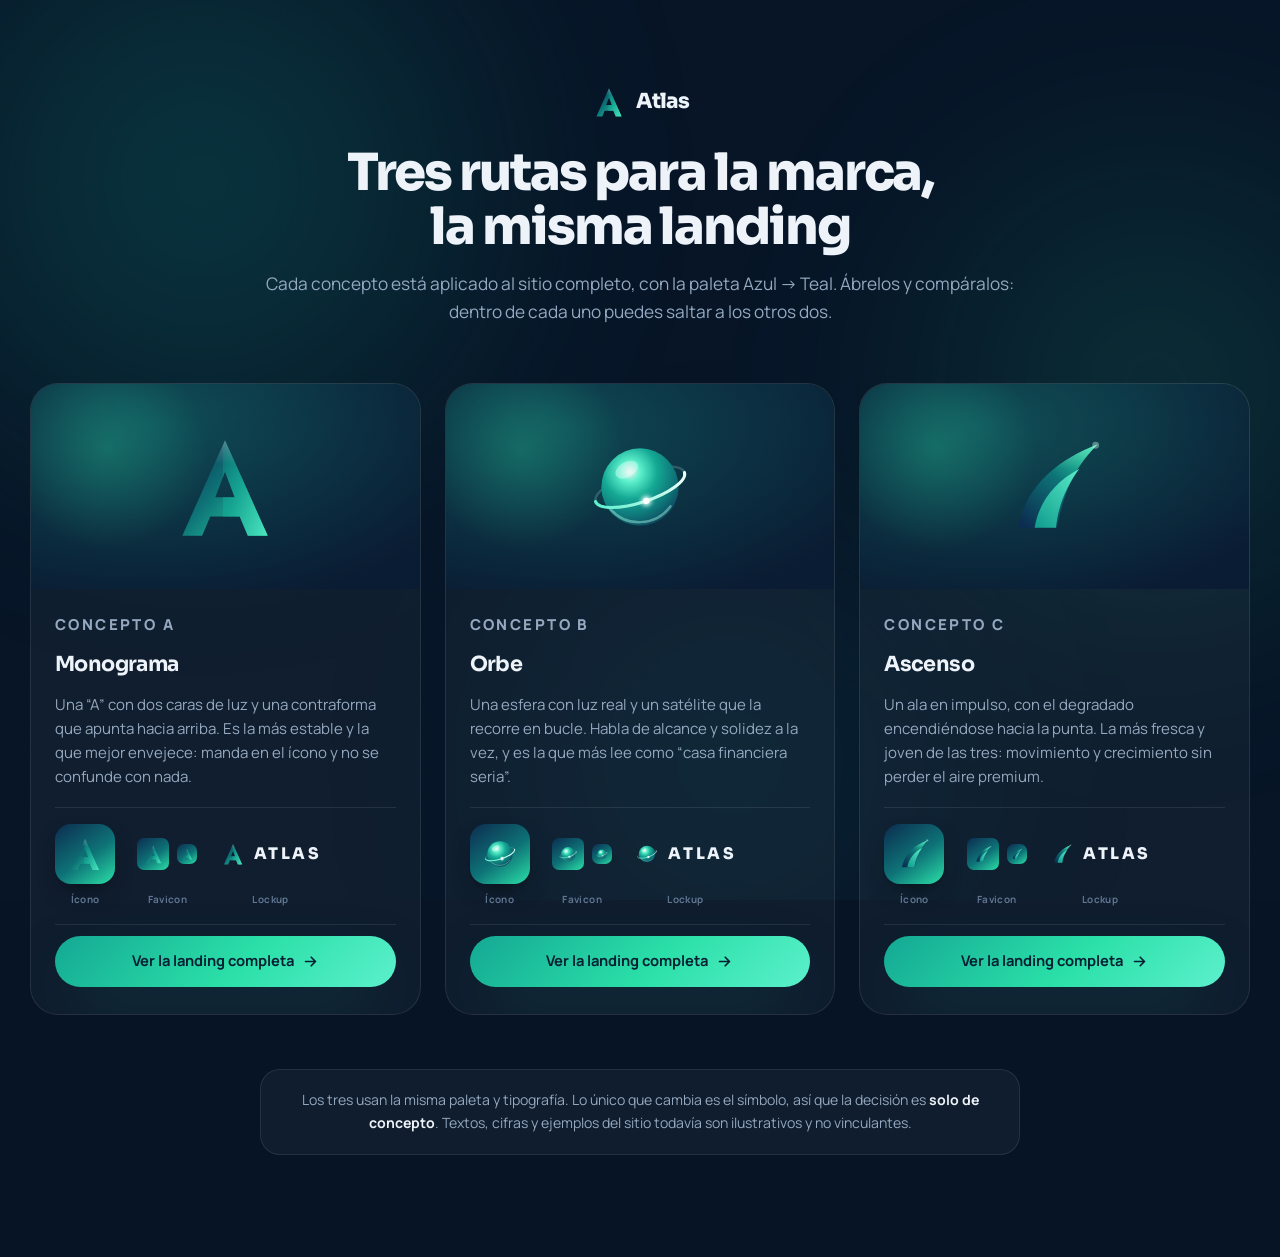
==== commit 3c200780: "fix(landing): nada inventado, nada que confirme lo que no ocurre Causa medida (auditoría 2026-09-29," ====
--- a/comparar.html
+++ b/comparar.html
@@ -197,8 +197,8 @@
 
     <p class="cmp__note">
       Los tres usan la misma paleta y tipografía. Lo único que cambia es el símbolo, así que
-      la decisión es <b>solo de concepto</b>. Textos, cifras y testimonios del sitio todavía
-      son de ejemplo.
+      la decisión es <b>solo de concepto</b>. Textos, cifras y ejemplos del sitio todavía
+      son ilustrativos y no vinculantes.
     </p>
   </div>
 </main>
--- a/assets/css/style.css
+++ b/assets/css/style.css
@@ -1541,3 +1541,23 @@
   .device__body{box-shadow:0 22px 44px -22px rgba(0,0,0,.85),
     0 0 0 1px rgba(255,255,255,.09) inset}
 }
+
+/* ═══════════════════════════════════════════════════════════════════════
+   Vista previa honesta (2026-09-29)
+   Hasta el lanzamiento, lo verdadero es que precios, plazos y condiciones
+   son ilustrativos y que los formularios no guardan nada. Estas reglas
+   pintan esos avisos con el mismo sistema, sin romper la composición:
+   texto en --t2 (no --t3) porque es información que se tiene que leer.
+   ═══════════════════════════════════════════════════════════════════════ */
+.preview-note{color:var(--t2);font-size:.8rem;line-height:1.5;text-wrap:pretty}
+.hero__note{margin-top:1.1rem;max-width:46ch}
+.foot__notice{flex-basis:100%;padding-bottom:.4rem}
+.foot__soon{font-size:.88rem;color:var(--t2);max-width:30ch;text-wrap:pretty}
+.store--soon{cursor:default}
+.store--soon:hover{transform:none;border-color:var(--line-2);background:var(--ink)}
+.launch__msg--note,.closer__msg--note{color:var(--t2);font-weight:500}
+.btn:disabled{opacity:.55;cursor:not-allowed;box-shadow:none;transform:none}
+.launch__form input:disabled,.closer__form input:disabled{opacity:.6;cursor:not-allowed}
+@media (max-width:1080px){
+  .hero__note{margin-inline:auto}
+}
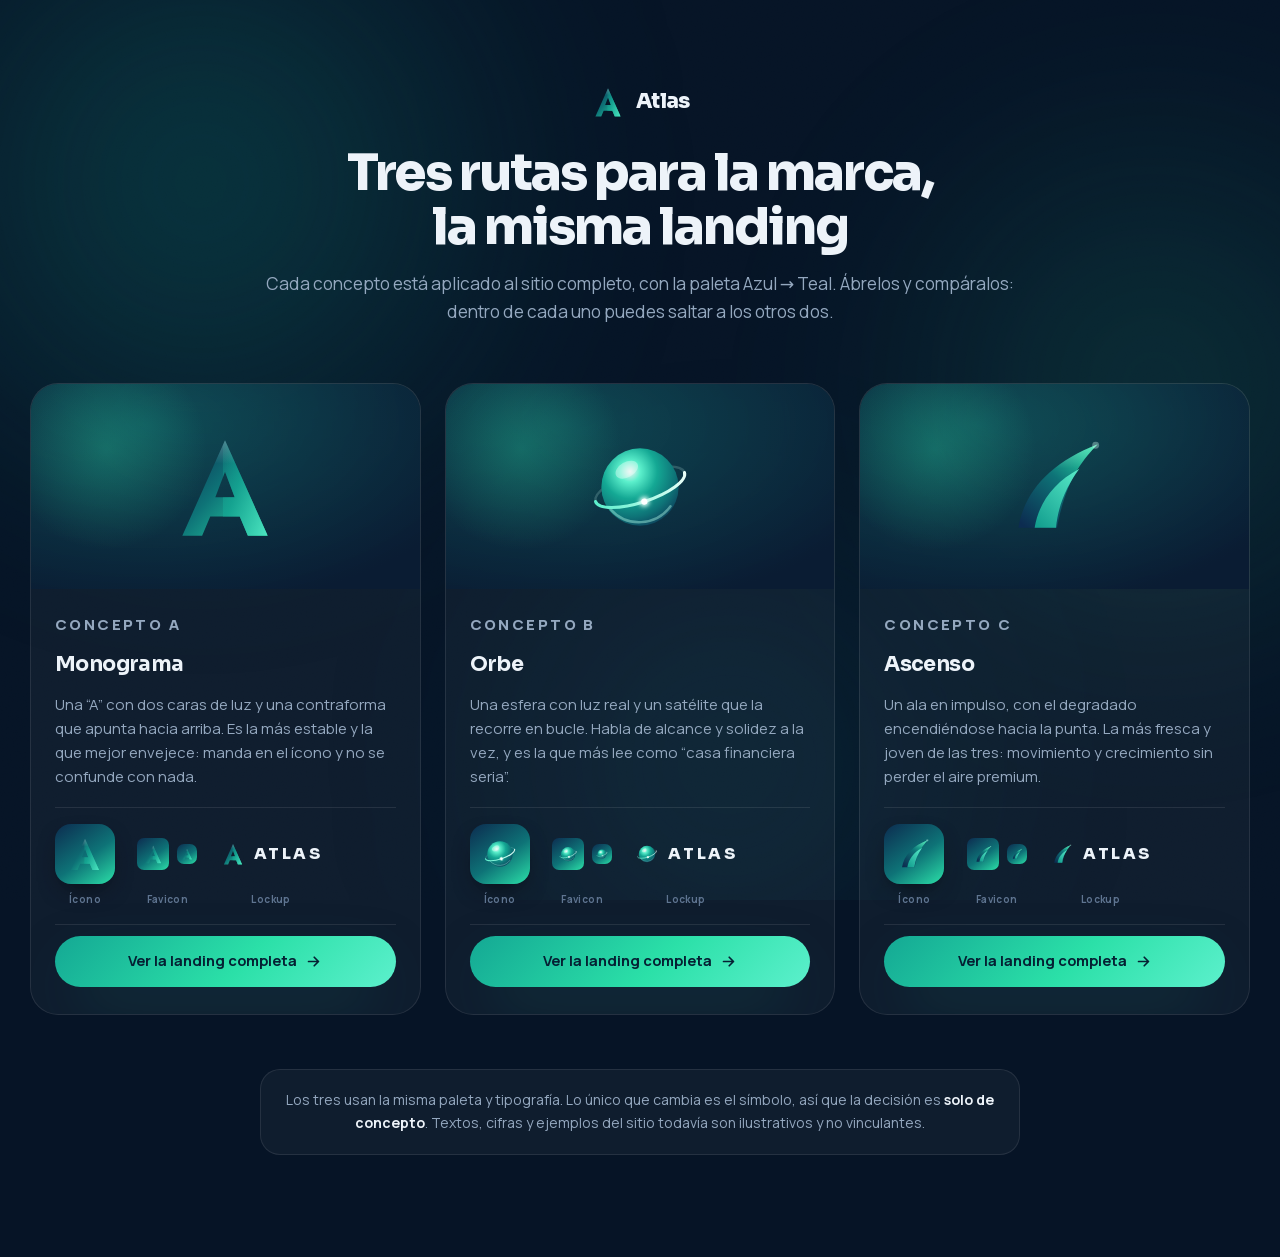
==== commit 1542791e: "fix(seguridad): fuentes autoalojadas, CSP sólo 'self' y nginx 1.30 fijado por digest (LND-05, LND-08" ====
--- a/comparar.html
+++ b/comparar.html
@@ -9,9 +9,9 @@
 <link rel="icon" href="favicon.ico" sizes="any">
 <link rel="icon" href="assets/img/icon-192.png" type="image/png">
 <link rel="apple-touch-icon" href="assets/img/apple-touch-icon.png">
-<link rel="preconnect" href="https://fonts.googleapis.com">
-<link rel="preconnect" href="https://fonts.gstatic.com" crossorigin>
-<link href="https://fonts.googleapis.com/css2?family=Sora:wght@400;500;600;700;800&family=Manrope:wght@400;500;600;700;800&display=swap" rel="stylesheet">
+<link rel="preload" href="assets/fonts/manrope-latin.woff2" as="font" type="font/woff2" crossorigin>
+<link rel="preload" href="assets/fonts/sora-latin.woff2" as="font" type="font/woff2" crossorigin>
+<link rel="stylesheet" href="assets/css/fonts.css">
 <link rel="stylesheet" href="assets/css/style.css">
 <link rel="stylesheet" href="assets/css/compare.css">
 </head>
--- a/assets/css/fonts.css
+++ b/assets/css/fonts.css
@@ -0,0 +1,23 @@
+/* Fuentes autoalojadas (auditoría de seguridad 2026-10-09, LND-05/LND-08).
+   Sora (display) y Manrope (texto) se sirven desde assets/fonts/ en vez de Google Fonts: la CSP
+   queda en style-src/font-src 'self' y la página no avisa a terceros de cada visita.
+   Son las versiones variables de Google Fonts (Sora v17, Manrope v20), recortadas a latin y
+   latin-ext: un archivo por familia y subconjunto cubre los pesos 400–800 que usa la landing.
+   Licencia SIL Open Font License 1.1: assets/fonts/Sora-OFL.txt y assets/fonts/Manrope-OFL.txt. */
+
+/* latin-ext */
+@font-face{font-family:'Manrope';font-style:normal;font-weight:400 800;font-display:swap;
+  src:url(../fonts/manrope-latin-ext.woff2) format('woff2');
+  unicode-range:U+0100-02BA,U+02BD-02C5,U+02C7-02CC,U+02CE-02D7,U+02DD-02FF,U+0304,U+0308,U+0329,U+1D00-1DBF,U+1E00-1E9F,U+1EF2-1EFF,U+2020,U+20A0-20AB,U+20AD-20C4,U+2113,U+2C60-2C7F,U+A720-A7FF}
+/* latin */
+@font-face{font-family:'Manrope';font-style:normal;font-weight:400 800;font-display:swap;
+  src:url(../fonts/manrope-latin.woff2) format('woff2');
+  unicode-range:U+0000-00FF,U+0131,U+0152-0153,U+02BB-02BC,U+02C6,U+02DA,U+02DC,U+0304,U+0308,U+0329,U+2000-206F,U+20AC,U+2122,U+2191,U+2193,U+2212,U+2215,U+FEFF,U+FFFD}
+/* latin-ext */
+@font-face{font-family:'Sora';font-style:normal;font-weight:400 800;font-display:swap;
+  src:url(../fonts/sora-latin-ext.woff2) format('woff2');
+  unicode-range:U+0100-02BA,U+02BD-02C5,U+02C7-02CC,U+02CE-02D7,U+02DD-02FF,U+0304,U+0308,U+0329,U+1D00-1DBF,U+1E00-1E9F,U+1EF2-1EFF,U+2020,U+20A0-20AB,U+20AD-20C4,U+2113,U+2C60-2C7F,U+A720-A7FF}
+/* latin */
+@font-face{font-family:'Sora';font-style:normal;font-weight:400 800;font-display:swap;
+  src:url(../fonts/sora-latin.woff2) format('woff2');
+  unicode-range:U+0000-00FF,U+0131,U+0152-0153,U+02BB-02BC,U+02C6,U+02DA,U+02DC,U+0304,U+0308,U+0329,U+2000-206F,U+20AC,U+2122,U+2191,U+2193,U+2212,U+2215,U+FEFF,U+FFFD}
--- a/assets/css/style.css
+++ b/assets/css/style.css
@@ -1542,22 +1542,4 @@
     0 0 0 1px rgba(255,255,255,.09) inset}
 }
 
-/* ═══════════════════════════════════════════════════════════════════════
-   Vista previa honesta (2026-09-29)
-   Hasta el lanzamiento, lo verdadero es que precios, plazos y condiciones
-   son ilustrativos y que los formularios no guardan nada. Estas reglas
-   pintan esos avisos con el mismo sistema, sin romper la composición:
-   texto en --t2 (no --t3) porque es información que se tiene que leer.
-   ═══════════════════════════════════════════════════════════════════════ */
-.preview-note{color:var(--t2);font-size:.8rem;line-height:1.5;text-wrap:pretty}
-.hero__note{margin-top:1.1rem;max-width:46ch}
-.foot__notice{flex-basis:100%;padding-bottom:.4rem}
-.foot__soon{font-size:.88rem;color:var(--t2);max-width:30ch;text-wrap:pretty}
-.store--soon{cursor:default}
-.store--soon:hover{transform:none;border-color:var(--line-2);background:var(--ink)}
-.launch__msg--note,.closer__msg--note{color:var(--t2);font-weight:500}
-.btn:disabled{opacity:.55;cursor:not-allowed;box-shadow:none;transform:none}
-.launch__form input:disabled,.closer__form input:disabled{opacity:.6;cursor:not-allowed}
-@media (max-width:1080px){
-  .hero__note{margin-inline:auto}
-}
+.store--soon{opacity:.72;cursor:default}.store--soon:hover{transform:none}
